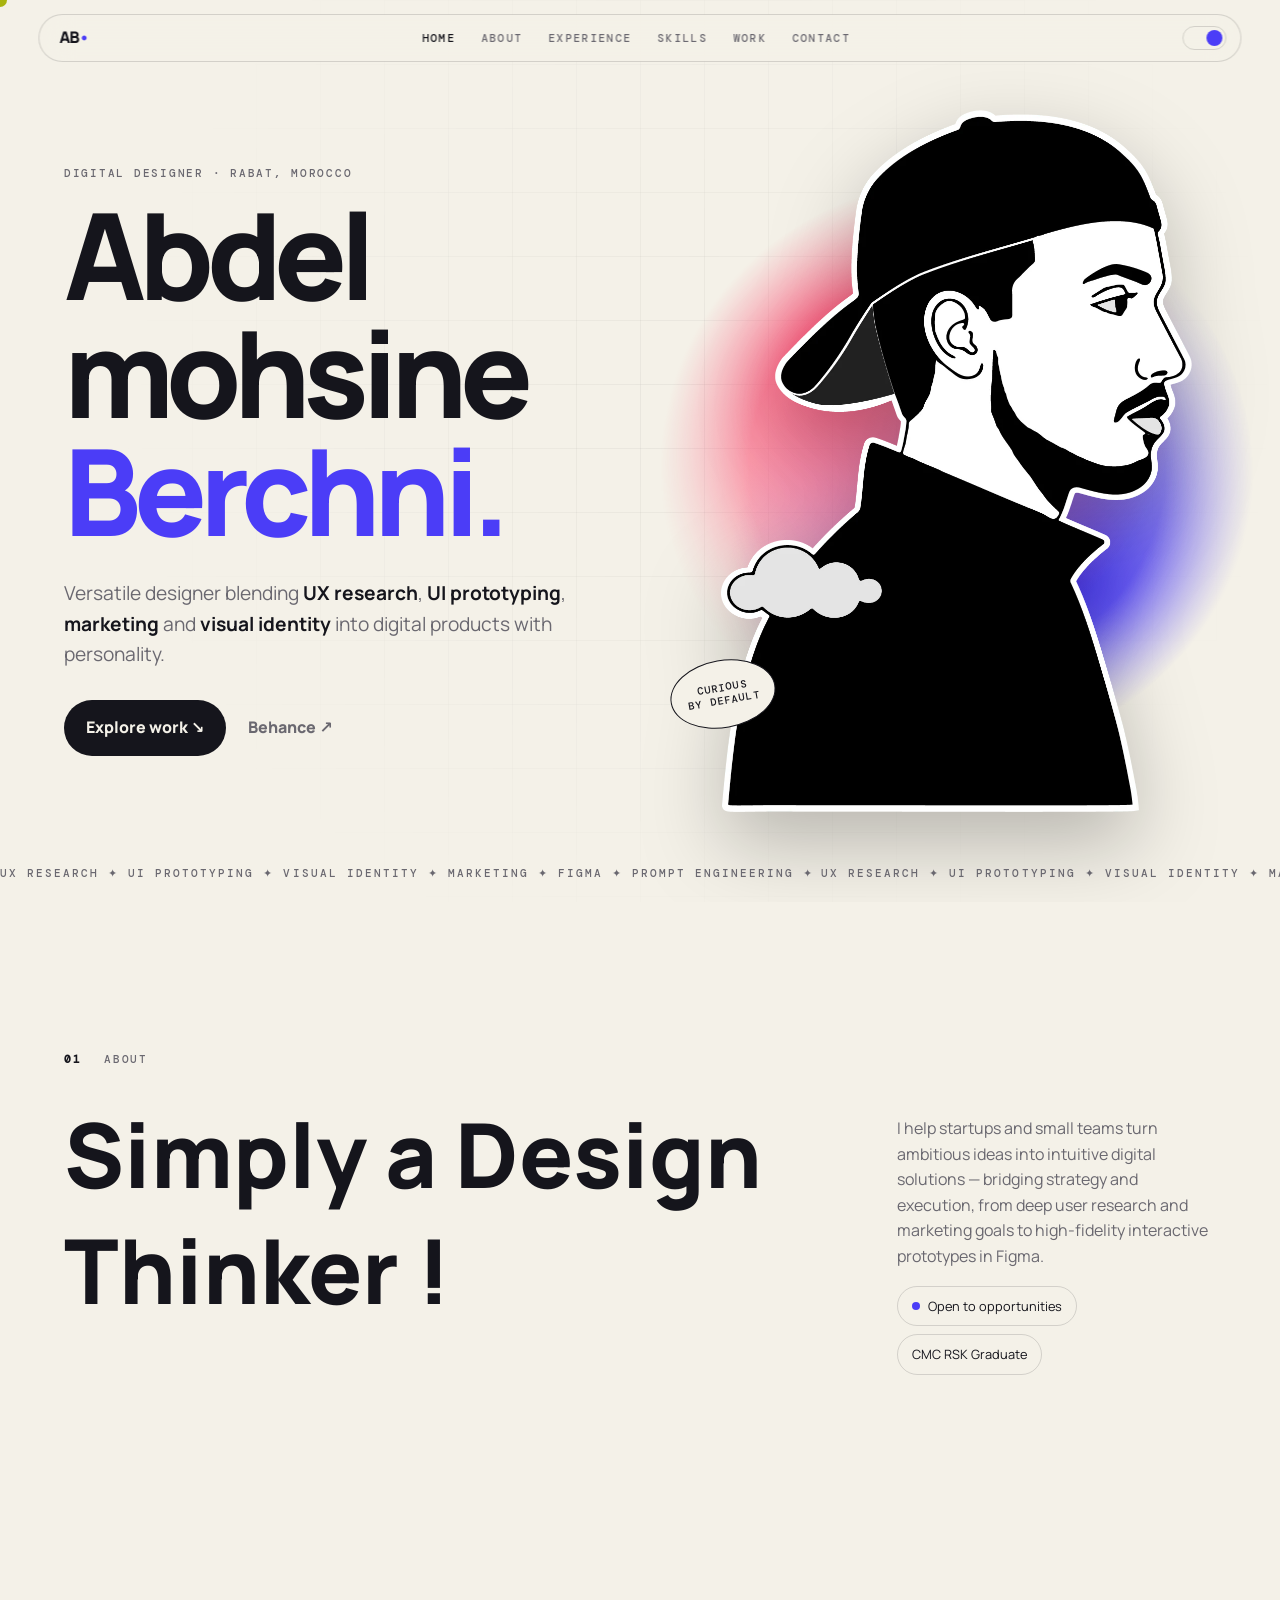
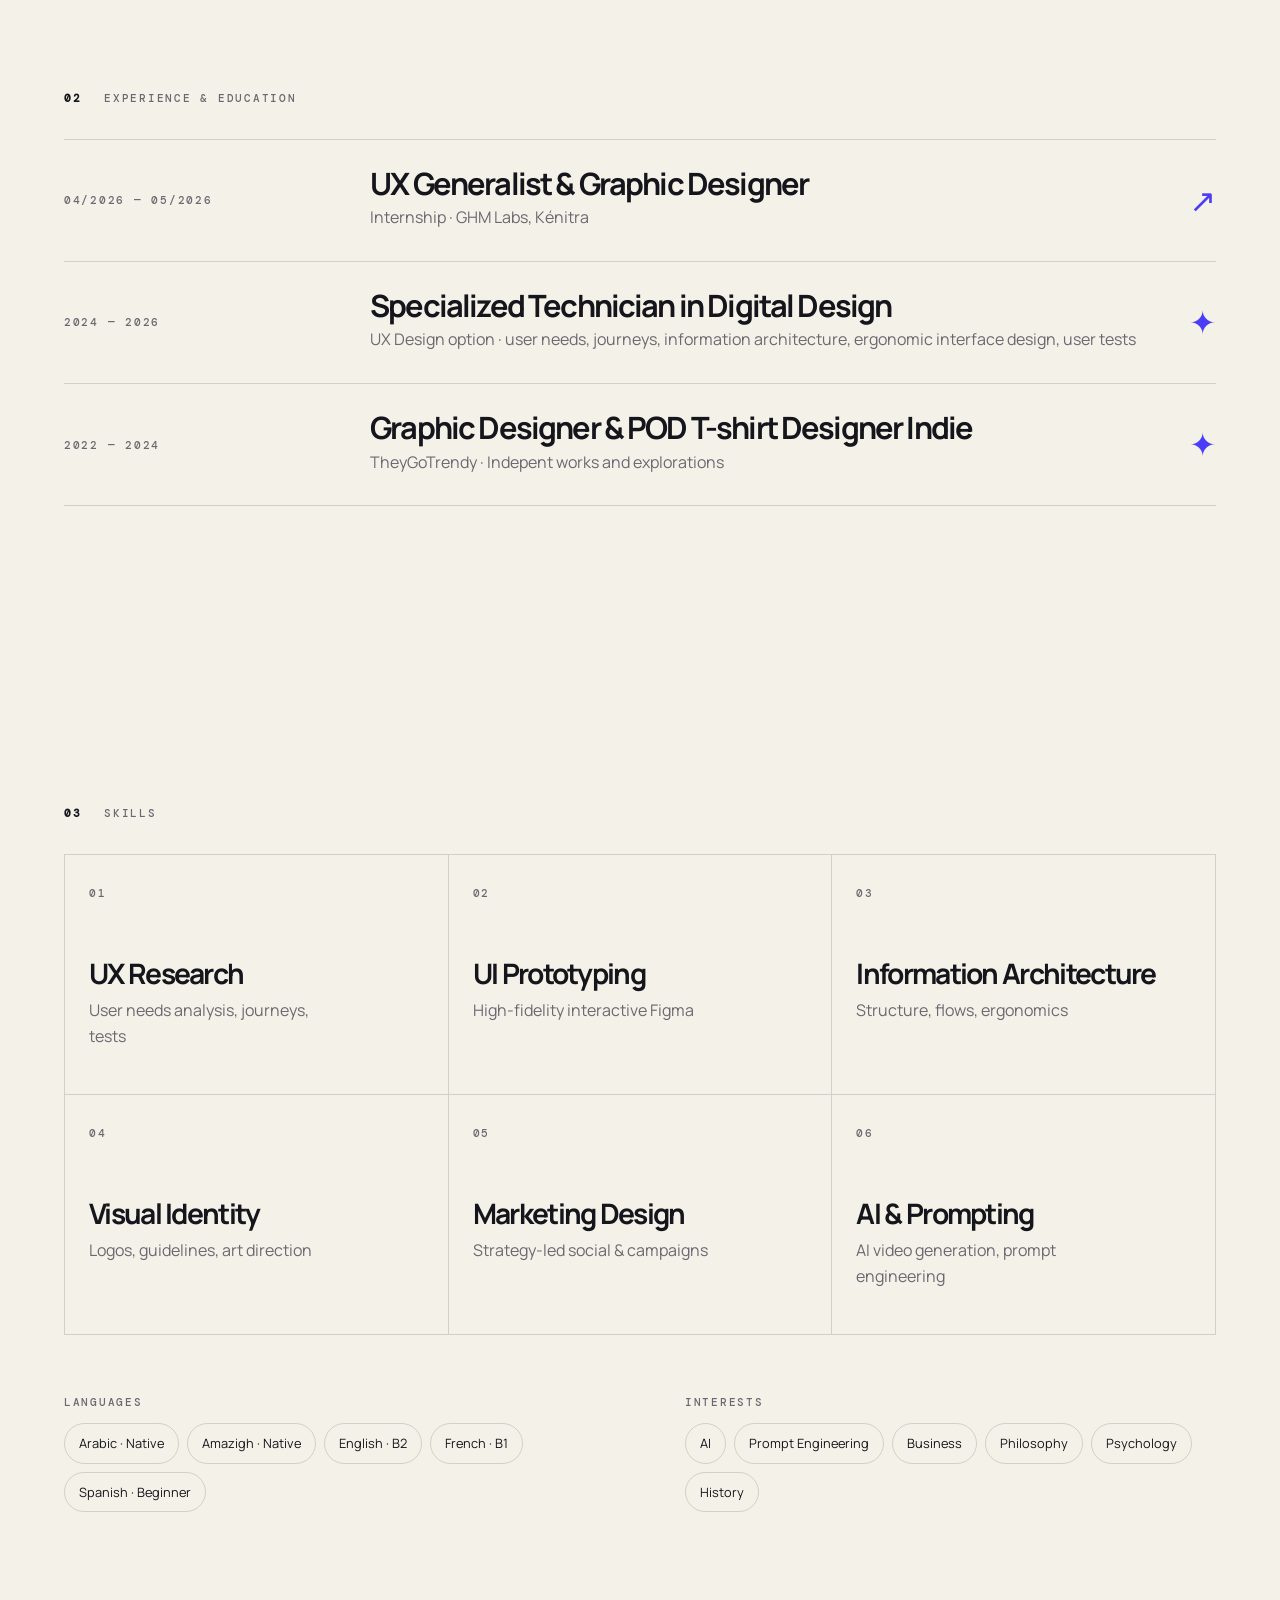
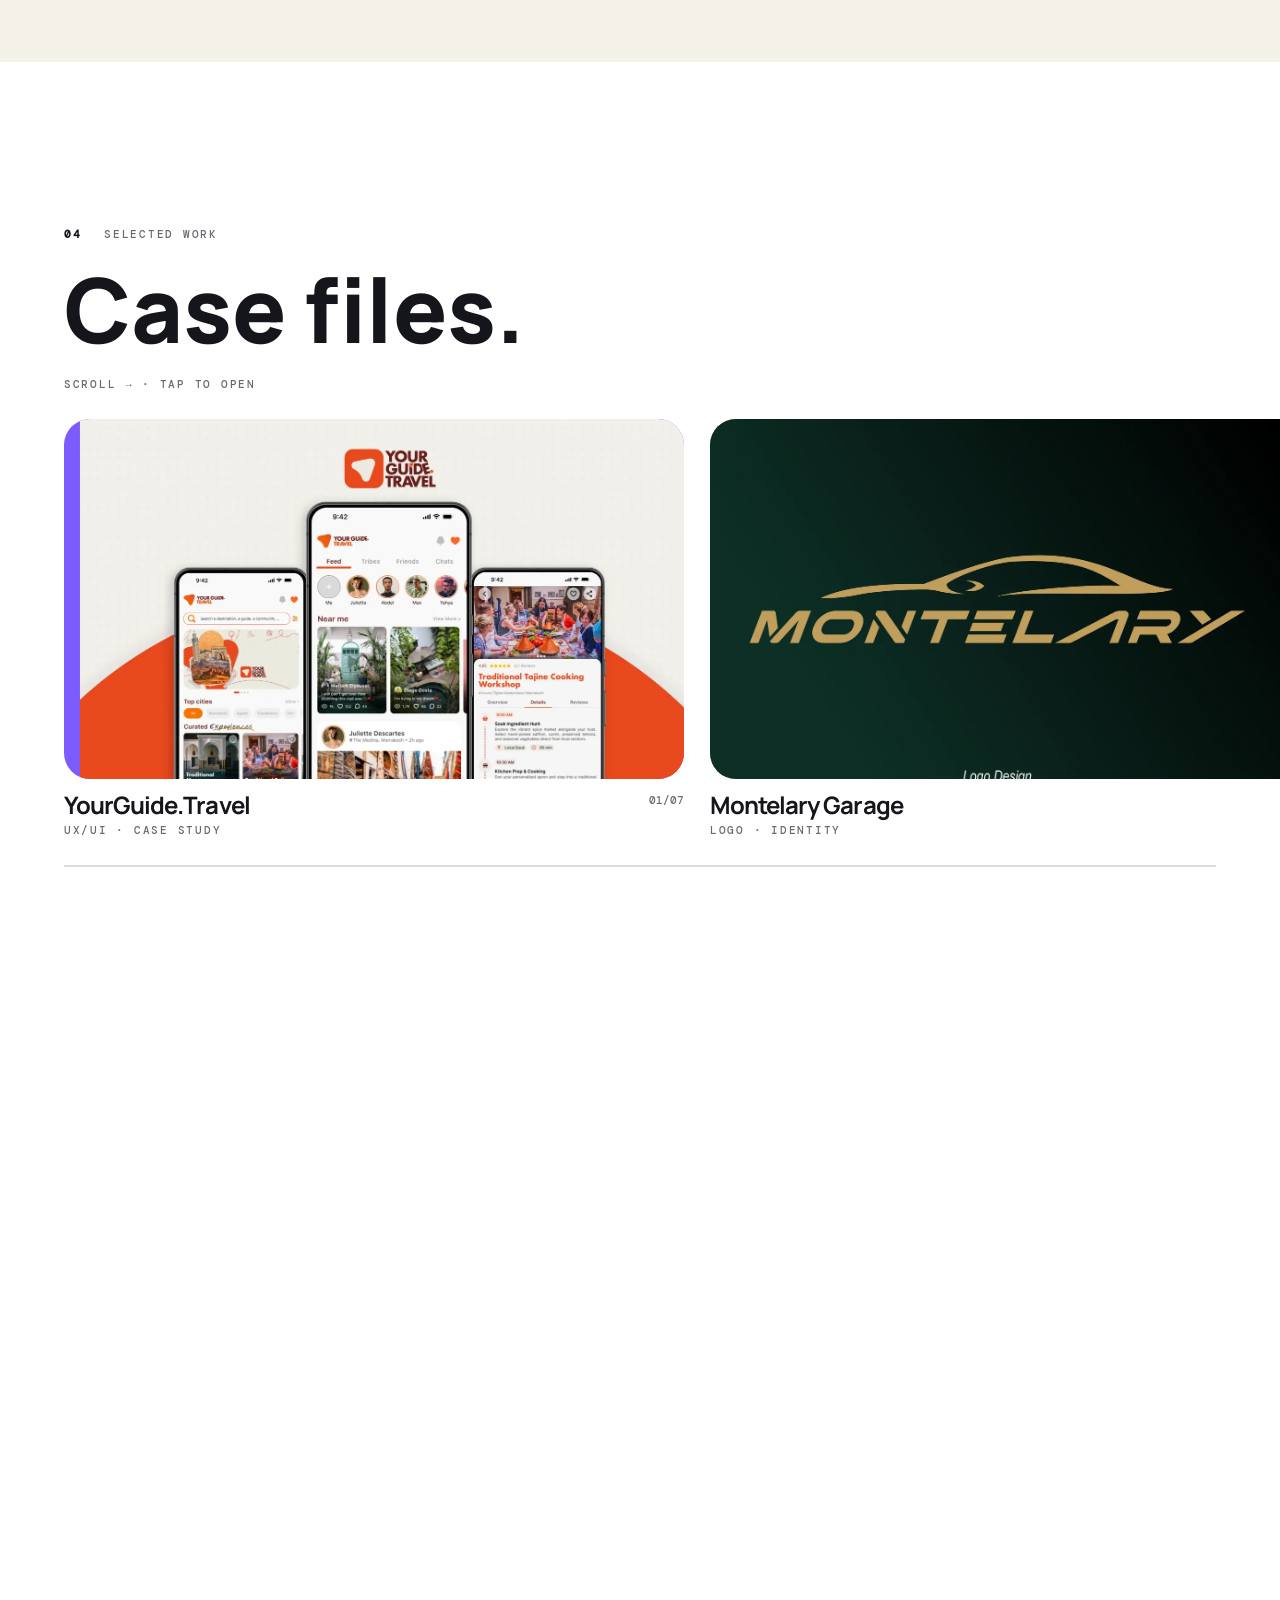
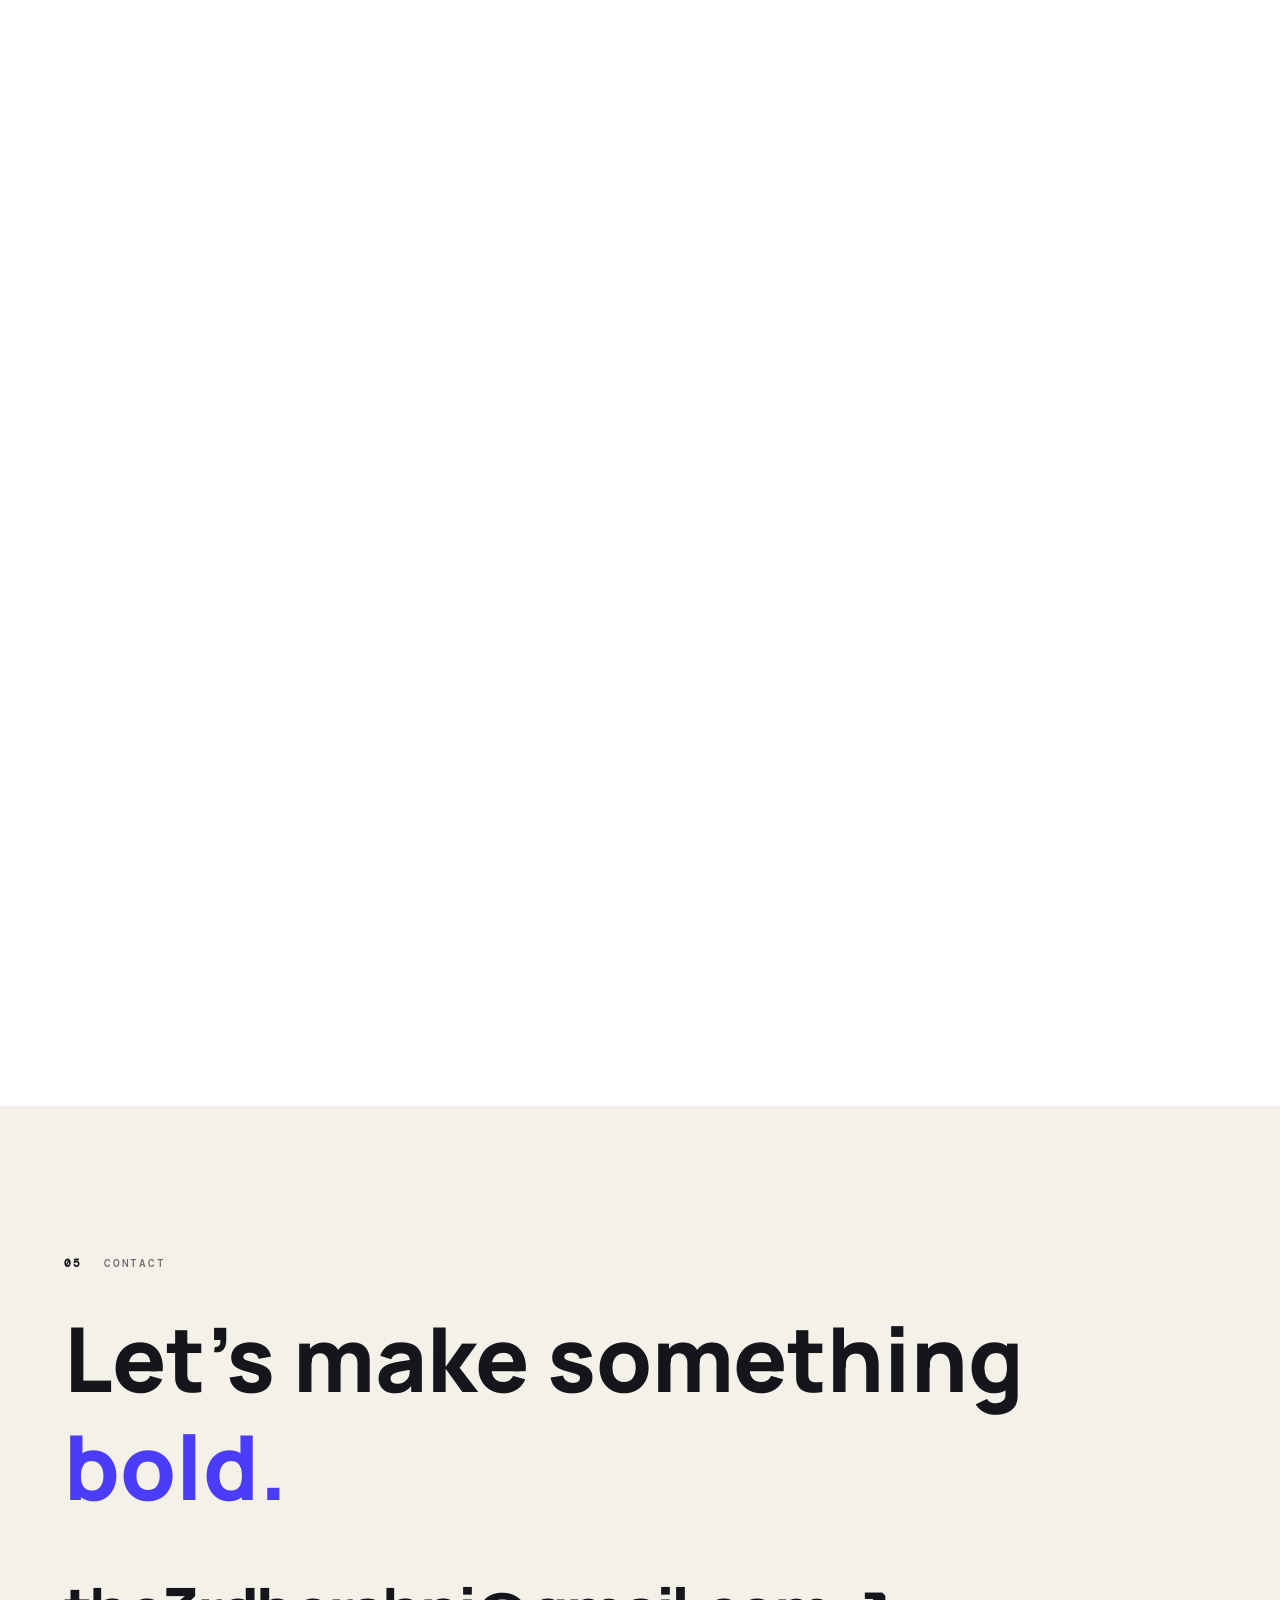
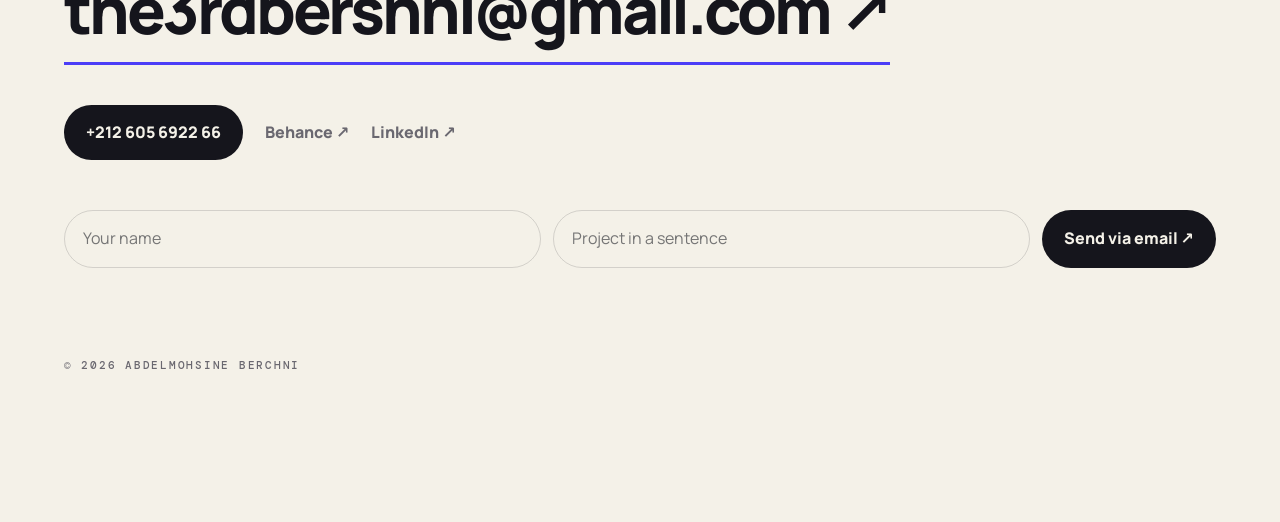
==== index.html @ b2fc420b "Replace SVG favicon with PNG version Updated favicon links to use a PNG file for better compatibilit" ====
<!doctype html>
<html lang="en">
<head>
<meta charset="UTF-8">
<meta name="viewport" content="width=device-width, initial-scale=1, viewport-fit=cover">
<title>Abdelmohsine Berchni — Digital Designer</title>
<meta name="description" content="Abdelmohsine Berchni — Versatile Digital Designer: UX Research, UI Prototyping, Marketing and Visual Identity.">
<meta name="theme-color" content="#0e0e13">
<link rel="icon" type="image/png" href="assets/favicon.png">
<link rel="apple-touch-icon" href="assets/favicon.png">
<link rel="preconnect" href="https://fonts.googleapis.com"><link rel="preconnect" href="https://fonts.gstatic.com" crossorigin>
<link href="https://fonts.googleapis.com/css2?family=DM+Mono:wght@400;500&family=Manrope:wght@400;600;800&display=swap" rel="stylesheet">
<script>document.documentElement.dataset.theme=localStorage.getItem('theme')||(matchMedia('(prefers-color-scheme: light)').matches?'light':'dark')</script>
<link rel="stylesheet" href="css/styles.css">
</head>
<body>
<div class="cur" id="cur"><span id="curT"></span></div>

<header class="nav">
  <a href="#top" class="brand">AB<i>•</i></a>
  <nav id="nav"><a href="#top">Home</a><a href="#about">About</a><a href="#experience">Experience</a><a href="#skills">Skills</a><a href="#work">Work</a><a href="#contact">Contact</a></nav>
  <button id="theme" aria-label="Toggle light/dark theme"><b></b></button>
</header>

<main>
<section id="top" class="hero pad">
  <div class="grid-bg"></div>
  <div class="hero-txt">
    <p class="mono rv">Digital Designer · Rabat, Morocco</p>
    <h1><span class="ln"><em>Abdel</em></span><span class="ln"><em>mohsine</em></span><span class="ln"><em class="ac">Berchni.</em></span></h1>
    <p class="lead rv">Versatile designer blending <b>UX research</b>, <b>UI prototyping</b>, <b>marketing</b> and <b>visual identity</b> into digital products with personality.</p>
    <div class="row rv"><a class="btn mag" href="#work">Explore work ↘</a><a class="lnk" href="https://www.behance.net/bershni" target="_blank" rel="noopener">Behance ↗</a></div>
  </div>
  <div class="portrait" data-p="-.08">
    <div class="blob" data-p=".05"></div>
    <img src="assets/hero.webp" alt="Illustrated portrait of Abdelmohsine Berchni" data-p=".03">
    <span class="sticker">Curious<br>by default</span>
  </div>
  <div class="marq"><div><span>UX Research ✦ UI Prototyping ✦ Visual Identity ✦ Marketing ✦ Figma ✦ Prompt Engineering ✦ </span><span>UX Research ✦ UI Prototyping ✦ Visual Identity ✦ Marketing ✦ Figma ✦ Prompt Engineering ✦ </span></div></div>
</section>

<section id="about" class="pad sec">
  <p class="mono idx rv"><b>01</b> About</p>
  <div class="two">
    <h2 class="big words">Simply a Design Thinker !</h2>
    <div class="copy rv">
      <p>I help startups and small teams turn ambitious ideas into intuitive digital solutions — bridging strategy and execution, from deep user research and marketing goals to high-fidelity interactive prototypes in Figma.</p>
      <p class="chip-row"><span class="chip"><i class="dot"></i>Open to opportunities</span><span class="chip">CMC RSK Graduate</span></p>
    </div>
  </div>
</section>

<section id="experience" class="pad sec">
  <p class="mono idx rv"><b>02</b> Experience &amp; Education</p>
  <div class="rows">
    <article class="xrow rv"><span class="mono">04/2026 — 05/2026</span><div><h3>UX Generalist &amp; Graphic Designer</h3><p>Internship · GHM Labs, Kénitra</p><small>Delivered brand guidelines, conducted UX research, and designed an MVP .</small></div><i>↗</i></article>
    <article class="xrow rv"><span class="mono">2024 — 2026</span><div><h3>Specialized Technician in Digital Design</h3><p>UX Design option · user needs, journeys, information architecture, ergonomic interface design, user tests</p></div><i>✦</i></article>
    <article class="xrow rv"><span class="mono">2022 — 2024</span><div><h3>Graphic Designer &amp; POD T-shirt Designer Indie</h3><p>TheyGoTrendy · Indepent works and explorations </p></div><i>✦</i></article>
  </div>
</section>

<section id="skills" class="pad sec">
  <p class="mono idx rv"><b>03</b> Skills</p>
  <div class="skills" id="skillGrid"></div>
  <div class="two mini">
    <div class="rv"><p class="mono">Languages</p><div class="chip-row"><span class="chip">Arabic · Native</span><span class="chip">Amazigh · Native</span><span class="chip">English · B2</span><span class="chip">French · B1</span><span class="chip">Spanish · Beginner</span></div></div>
    <div class="rv"><p class="mono">Interests</p><div class="chip-row"><span class="chip">AI</span><span class="chip">Prompt Engineering</span><span class="chip">Business</span><span class="chip">Philosophy</span><span class="chip">Psychology</span><span class="chip">History</span></div></div>
  </div>
</section>

<section id="work" class="hs">
  <div class="stick">
    <div class="wk-head pad"><p class="mono idx"><b>04</b> Selected Work</p><h2 class="big">Case files.</h2><p class="mono hint">Scroll → · Tap to open</p></div>
    <div class="track" id="track"></div>
    <div class="prog"><i id="prog"></i></div>
  </div>
</section>

<section id="contact" class="pad sec">
  <p class="mono idx rv"><b>05</b> Contact</p>
  <h2 class="big rv">Let’s make something <span class="ac">bold.</span></h2>
  <a class="mail mag" href="mailto:the3rdbershni@gmail.com">the3rdbershni@gmail.com ↗</a>
  <div class="row rv"><a class="btn" href="tel:+212605692266">+212 605 6922 66</a><a class="lnk" href="https://www.behance.net/bershni" target="_blank" rel="noopener">Behance ↗</a><a class="lnk" href="https://www.linkedin.com/in/abdelmohsine-berchni-913345250" target="_blank" rel="noopener">LinkedIn ↗</a></div>
  <form id="form" class="rv"><input name="n" placeholder="Your name" required><input name="s" placeholder="Project in a sentence" required><button class="btn">Send via email ↗</button></form>
  <p class="mono foot">© <span id="yr"></span> Abdelmohsine Berchni</p>
</section>
</main>

<div class="modal" id="modal" aria-hidden="true" role="dialog" aria-modal="true">
  <div class="sheet">
    <div class="grab"></div>
    <div class="mbar"><strong id="mT"></strong><span><button id="mP" aria-label="Previous">←</button><button id="mN" aria-label="Next">→</button><a id="mO" target="_blank" rel="noopener">Behance ↗</a><button id="mX" aria-label="Close">✕</button></span></div>
    <div class="frame"><p class="mono" id="mL">Loading project…</p><iframe id="fr" title="Behance project" allowfullscreen allow="clipboard-write" loading="lazy" referrerpolicy="strict-origin-when-cross-origin"></iframe></div>
  </div>
</div>
<script src="js/projects.js"></script>
<script src="js/main.js"></script>
</body>
</html>
---- css/styles.css ----
:root{--bg:#0e0e13;--pn:#17171f;--tx:#f2f0e9;--mu:#9c9aa3;--ln:rgba(242,240,233,.15);--ac:#c8ff38;--a2:#9a7bff;--inv:#0e0e13;--pad:clamp(20px,5vw,80px)}
[data-theme=light]{--bg:#f4f1e8;--pn:#fff;--tx:#15151c;--mu:#6a6870;--ln:rgba(21,21,28,.15);--ac:#4b3df7;--a2:#ff5b7e;--inv:#f4f1e8}
*{box-sizing:border-box}html{scroll-behavior:smooth}
body{margin:0;background:var(--bg);color:var(--tx);font:400 1rem/1.6 Manrope,system-ui,sans-serif;overflow-x:clip;transition:background .4s,color .4s}
a{color:inherit;text-decoration:none}button{font:inherit;color:inherit;cursor:pointer;background:none;border:0}
h1{margin:0;line-height:.9;letter-spacing:-.06em}
h2{margin:0;line-height:1.2;letter-spacing:-.00em}
h3{margin:0;line-height:.9;letter-spacing:-.06em}
.mono{font:500 .68rem 'DM Mono',monospace;letter-spacing:.16em;text-transform:uppercase;color:var(--mu);margin:0}
.pad{padding-inline:var(--pad)}.sec{padding-block:clamp(80px,12vw,150px)}
.ac{color:var(--ac)}
.big{font-size:clamp(2.8rem,7vw,7rem);font-weight:800}
.idx{margin-bottom:34px}.idx b{color:var(--tx);margin-right:14px}
.two{display:grid;grid-template-columns:1.4fr .6fr;gap:clamp(30px,7vw,120px)}
.copy{color:var(--mu)}
.chip-row{display:flex;flex-wrap:wrap;gap:8px;margin-top:14px}
.chip{display:inline-flex;align-items:center;gap:8px;padding:9px 14px;border:1px solid var(--ln);border-radius:99px;font-size:.8rem;color:var(--tx);transition:.25s}
.chip:hover{background:var(--ac);color:var(--inv);transform:translateY(-3px) rotate(-2deg)}
.dot{width:8px;height:8px;border-radius:50%;background:var(--ac);animation:pl 1.8s infinite}
@keyframes pl{50%{box-shadow:0 0 0 7px transparent;box-shadow:0 0 0 7px color-mix(in srgb,var(--ac) 0%,transparent)}0%{box-shadow:0 0 0 0 var(--ac)}}
.btn{display:inline-block;padding:15px 22px;border-radius:99px;background:var(--tx);color:var(--inv);font-weight:800;transition:transform .2s}
.lnk{font-weight:800;color:var(--mu)}.lnk:hover{color:var(--tx)}
.row{display:flex;flex-wrap:wrap;gap:22px;align-items:center;margin-top:30px}

/* reveal */
.js .rv{opacity:0;transform:translateY(40px);transition:opacity .9s,transform .9s cubic-bezier(.2,.8,.2,1)}
.js .rv.in{opacity:1;transform:none}
.words span{display:inline-block;overflow:hidden;vertical-align:top;padding-bottom:.1em}
.words span i{display:inline-block;font-style:normal;transform:translateY(110%);transition:transform .9s cubic-bezier(.2,.8,.2,1);transition-delay:calc(var(--i)*40ms)}
.words.in span i{transform:none}

/* nav */
.nav{position:fixed;z-index:50;top:14px;left:50%;translate:-50% 0;width:min(94vw,1300px);display:flex;justify-content:space-between;align-items:center;padding:10px 14px 10px 20px;border:1px solid var(--ln);border-radius:99px;background:color-mix(in srgb,var(--bg) 72%,transparent);backdrop-filter:blur(16px)}
.brand{font-weight:800;letter-spacing:-.05em}.brand i{color:var(--ac);font-style:normal}
.nav nav{display:flex;gap:clamp(12px,2vw,26px);font:500 .7rem 'DM Mono',monospace;text-transform:uppercase;letter-spacing:.12em;color:var(--mu)}
.nav nav a:hover,.nav nav a.on{color:var(--tx)}
#theme{width:44px;height:24px;border:1px solid var(--ln);border-radius:99px;position:relative}
#theme b{position:absolute;top:3px;left:3px;width:16px;height:16px;border-radius:50%;background:var(--ac);transition:transform .3s}
[data-theme=light] #theme b{transform:translateX(20px)}

/* hero */
.hero{min-height:100svh;position:relative;display:grid;grid-template-columns:1.1fr .9fr;align-items:center;padding-top:110px;padding-bottom:90px;overflow:hidden}
.grid-bg{position:absolute;inset:0;z-index:-1;opacity:.35;background:linear-gradient(var(--ln) 1px,transparent 1px) 0 0/64px 64px,linear-gradient(90deg,var(--ln) 1px,transparent 1px) 0 0/64px 64px;mask-image:radial-gradient(circle at 55% 45%,#000,transparent 70%)}
.hero h1{font-size:clamp(3.6rem,9.4vw,10rem);margin:20px 0 24px;font-weight:800}
.ln{display:block;overflow:hidden;padding-bottom:.08em}.ln em{display:block;font-style:normal;transform:translateY(105%);animation:up 1.1s cubic-bezier(.2,.8,.2,1) forwards}
.ln:nth-child(2) em{animation-delay:.1s}.ln:nth-child(3) em{animation-delay:.2s;-webkit-text-stroke:0}
@keyframes up{to{transform:none}}
.lead{max-width:560px;color:var(--mu);font-size:clamp(1rem,1.5vw,1.2rem)}.lead b{color:var(--tx)}
.portrait{position:relative;justify-self:center;width:min(40vw,520px);aspect-ratio:934/1391;max-height:78svh}
.portrait img{position:absolute;inset:0;width:100%;height:100%;object-fit:contain;object-position:bottom;filter:drop-shadow(0 30px 40px rgba(0,0,0,.25))}
.blob{
  position:absolute;
  inset:10% -8% 8% -8%;
  border-radius:46% 54% 50% 50%;
  background:
    radial-gradient(circle at 30% 30%, var(--a2), transparent 60%),
    radial-gradient(circle at 70% 70%, var(--ac), transparent 60%);
  animation:mo 9s ease-in-out infinite alternate;

  /* fade out toward the edge */
  -webkit-mask-image: radial-gradient(closest-side, #000 70%, transparent 100%);
          mask-image: radial-gradient(closest-side, #000 70%, transparent 100%);
}

@keyframes mo{to{border-radius:58% 42% 40% 60%;rotate:12deg}}
.sticker{position:absolute;left:-6%;bottom:12%;padding:20px 16px;border:1px solid var(--tx);border-radius:50%;background:var(--bg);font:500 .65rem 'DM Mono',monospace;text-transform:uppercase;letter-spacing:.12em;text-align:center;rotate:-10deg;transition:rotate .4s}
.portrait:hover .sticker{rotate:8deg}
.marq{position:absolute;left:0;right:0;bottom:22px;overflow:hidden;font:500 .7rem 'DM Mono',monospace;letter-spacing:.18em;text-transform:uppercase;color:var(--mu);white-space:nowrap}
.marq div{display:inline-flex;animation:mq 28s linear infinite}.marq span{padding-right:.6em}
@keyframes mq{to{transform:translateX(-50%)}}

/* experience */
.xrow{display:grid;grid-template-columns:.7fr 2fr auto;gap:30px;align-items:center;padding:30px 0;border-top:1px solid var(--ln);transition:padding .4s,background .4s}
.xrow:last-child{border-bottom:1px solid var(--ln)}
.xrow h3{font-size:clamp(1.3rem,2.4vw,2.2rem);margin-bottom:8px}.xrow p{margin:0;color:var(--mu)}
.xrow small{display:block;max-height:0;overflow:hidden;opacity:0;color:var(--mu);transition:.4s}
.xrow:hover{padding-inline:18px;background:var(--pn)}.xrow:hover small{max-height:60px;opacity:1;margin-top:8px}
.xrow i{font-style:normal;font-size:2rem;color:var(--ac);transition:transform .4s}.xrow:hover i{transform:rotate(45deg) scale(1.3)}

/* skills */
.skills{display:grid;grid-template-columns:repeat(3,1fr);border-top:1px solid var(--ln);border-left:1px solid var(--ln);margin-bottom:60px}
.sk{position:relative;min-height:240px;padding:24px;border-right:1px solid var(--ln);border-bottom:1px solid var(--ln);overflow:hidden;transition:color .3s}
.sk::before{content:'';position:absolute;inset:0;background:radial-gradient(240px circle at var(--mx,50%) var(--my,50%),var(--ac),transparent 70%);opacity:0;transition:opacity .3s;z-index:-1}
.sk:hover::before{opacity:.9}.sk:hover{color:var(--inv)}.sk:hover p{color:inherit}
.sk h3{font-size:clamp(1.4rem,2.2vw,2rem);margin:56px 0 12px}.sk p{margin:0;color:var(--mu);max-width:240px}
.mini{grid-template-columns:1fr 1fr}

/* work: pinned horizontal scroll */
.hs{position:relative;background:var(--pn)}
.stick{position:sticky;top:0;height:100svh;overflow:hidden;display:flex;flex-direction:column;justify-content:center;gap:28px;padding-top:70px}
.wk-head .idx{margin-bottom:14px}.hint{margin-top:14px}
.track{display:flex;gap:26px;padding-inline:var(--pad);width:max-content;will-change:transform}
.card{position:relative;width:min(62vw,620px);flex:none;cursor:pointer;outline:none}
.card .art{position:relative;height:min(40svh,400px);border-radius:26px;overflow:hidden;background:var(--c);transition:transform .3s;transform-style:preserve-3d}
.card img{position:absolute;left:0;top:-6%;width:100%;height:112%;object-fit:cover;transition:transform .7s}
.card:hover img{transform:scale(1.07)}
.card .ov{position:absolute;inset:0;display:grid;place-items:center;background:color-mix(in srgb,var(--c) 55%,#000 30%);color:#fff;font:800 1.1rem Manrope;opacity:0;transition:.3s;clip-path:circle(0% at var(--mx,50%) var(--my,50%))}
.card:hover .ov{opacity:1;clip-path:circle(150% at var(--mx,50%) var(--my,50%))}
.card .meta{display:flex;justify-content:space-between;gap:12px;padding-top:14px}
.card h3{font-size:1.5rem;letter-spacing:-.04em;line-height:1}.card .mono{margin-top:6px}
.card .n{font:500 .7rem 'DM Mono';color:var(--mu)}
.prog{margin:0 var(--pad);height:2px;background:var(--ln)}.prog i{display:block;height:100%;width:0;background:var(--ac)}

/* contact */
.mail{display:inline-block;margin:40px 0 10px;font-size:clamp(1.4rem,5vw,4.6rem);font-weight:800;letter-spacing:-.05em;border-bottom:3px solid var(--ac);word-break:break-all}
#form{display:flex;flex-wrap:wrap;gap:12px;margin-top:50px}
#form input{flex:1 1 200px;padding:15px 18px;border-radius:99px;border:1px solid var(--ln);background:transparent;color:var(--tx);font:inherit}
#form input:focus{outline:2px solid var(--ac)}#form .btn{border:0}
.foot{margin-top:90px}

/* modal */
.modal{position:fixed;inset:0;z-index:100;display:grid;place-items:center;background:rgba(0,0,0,.72);backdrop-filter:blur(8px);opacity:0;visibility:hidden;transition:.35s}
.modal.open{opacity:1;visibility:visible}
.sheet{width:min(1200px,96vw);height:min(92svh,940px);display:flex;flex-direction:column;background:var(--bg);border:1px solid var(--ln);border-radius:26px;overflow:hidden;transform:scale(.94);transition:transform .4s cubic-bezier(.2,.8,.2,1)}
.modal.open .sheet{transform:none}
.grab{display:none}
.mbar{display:flex;justify-content:space-between;align-items:center;gap:10px;padding:12px 16px;border-bottom:1px solid var(--ln)}
.mbar span{display:flex;gap:6px;align-items:center;font:500 .75rem 'DM Mono'}
.mbar button,.mbar a{padding:8px 12px;border:1px solid var(--ln);border-radius:99px}.mbar button:hover,.mbar a:hover{background:var(--ac);color:var(--inv)}
.frame{position:relative;flex:1;background:var(--pn)}.frame p{position:absolute;inset:0;display:grid;place-items:center;text-align:center;padding:20px}
iframe{position:relative;width:100%;height:100%;border:0;background:transparent}

/* cursor (fine pointers only) */
.cur{display:none}
@media(pointer:fine){.cur{display:block;position:fixed;z-index:200;left:0;top:0;width:14px;height:14px;margin:-7px;border-radius:50%;background:var(--ac);mix-blend-mode:difference;pointer-events:none;transition:width .25s,height .25s,margin .25s}
.cur span{position:absolute;inset:0;display:grid;place-items:center;font:800 .62rem Manrope;color:#000;opacity:0}
.cur.h{width:56px;height:56px;margin:-28px}.cur.v{width:88px;height:88px;margin:-44px;mix-blend-mode:normal}.cur.v span{opacity:1}}

/* tablet */
@media(max-width:1000px){.hero{grid-template-columns:1fr;text-align:left;padding-top:120px}.portrait{width:min(62vw,380px);margin-top:20px}.two{grid-template-columns:1fr}.skills{grid-template-columns:repeat(2,1fr)}.card{width:min(74vw,520px)}.xrow{grid-template-columns:1fr auto}.xrow>span{grid-column:1/-1}}

/* mobile: own interaction model — bottom dock, swipe cards, drag-to-close sheet */
@media(max-width:700px){
.nav{top:auto;bottom:calc(12px + env(safe-area-inset-bottom));width:calc(100vw - 24px);padding:8px 8px 8px 16px;gap:8px}.brand{display:none}
.nav nav{gap:0;flex:1;justify-content:space-around;font-size:.62rem;letter-spacing:.04em}.nav nav a{padding:10px 6px;border-radius:99px}.nav nav a.on{background:var(--ac);color:var(--inv)}
.nav nav a:first-child{display:none}
body{padding-bottom:90px}
.hero{padding-top:60px}.hero h1{font-size:clamp(3.1rem,17vw,5rem)}.portrait{width:78vw}
.skills{grid-template-columns:1fr}.sk{min-height:150px}.sk h3{margin-top:24px}.mini{gap:30px}
.hs{height:auto!important}.stick{position:static;height:auto;padding:80px 0 30px}
.track{width:auto;overflow-x:auto;scroll-snap-type:x mandatory;transform:none!important;padding-bottom:10px;scrollbar-width:none}.track::-webkit-scrollbar{display:none}
.card{width:82vw;scroll-snap-align:center}.card .art{height:58vw}.card .ov{display:none}
.hint::after{content:' (swipe ←)'}
.modal{align-items:end}.sheet{width:100vw;height:94svh;border-radius:26px 26px 0 0;transform:translateY(100%)}.modal.open .sheet{transform:none}
.grab{display:block;width:44px;height:5px;margin:8px auto 0;border-radius:9px;background:var(--ln);touch-action:none}
#mO{display:none}.mono.foot{margin-top:50px}}
@media(prefers-reduced-motion:reduce){*{animation:none!important;transition:none!important}.ln em{transform:none}.js .rv{opacity:1;transform:none}.words span i{transform:none}}
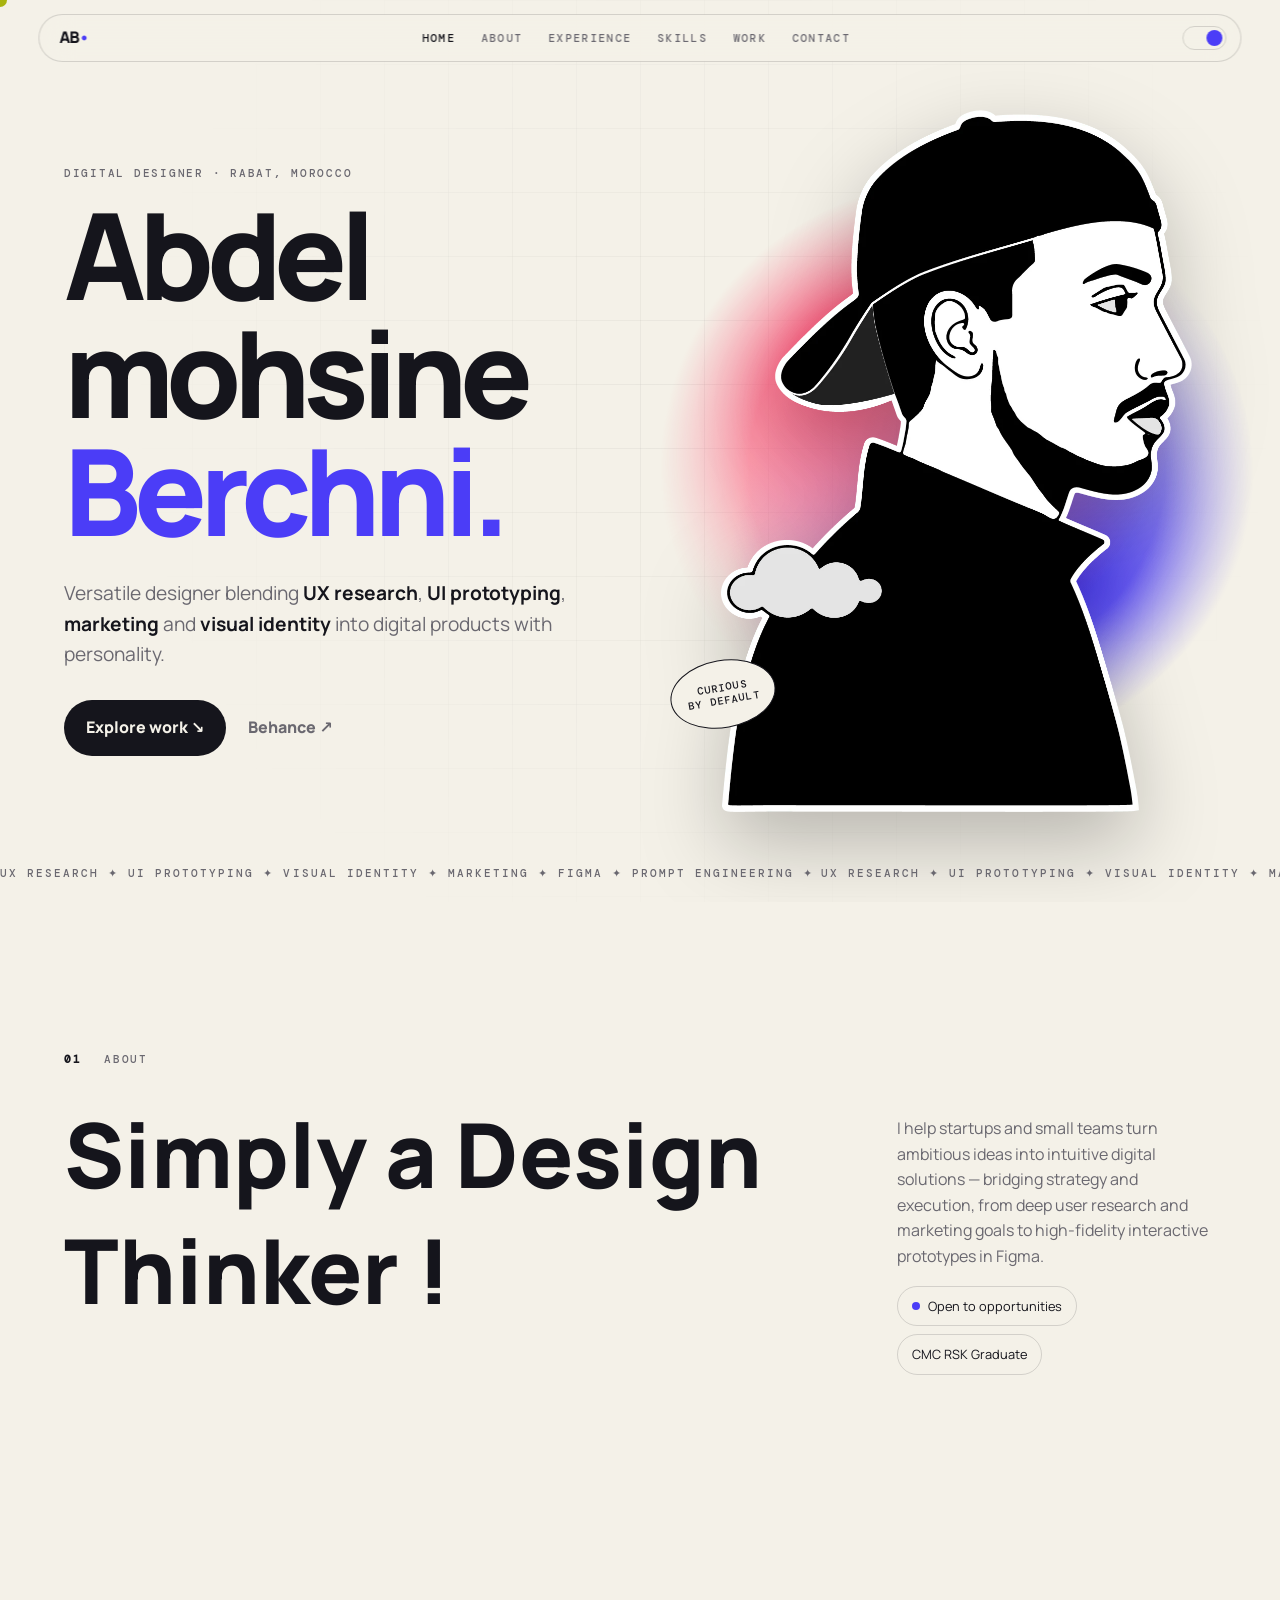
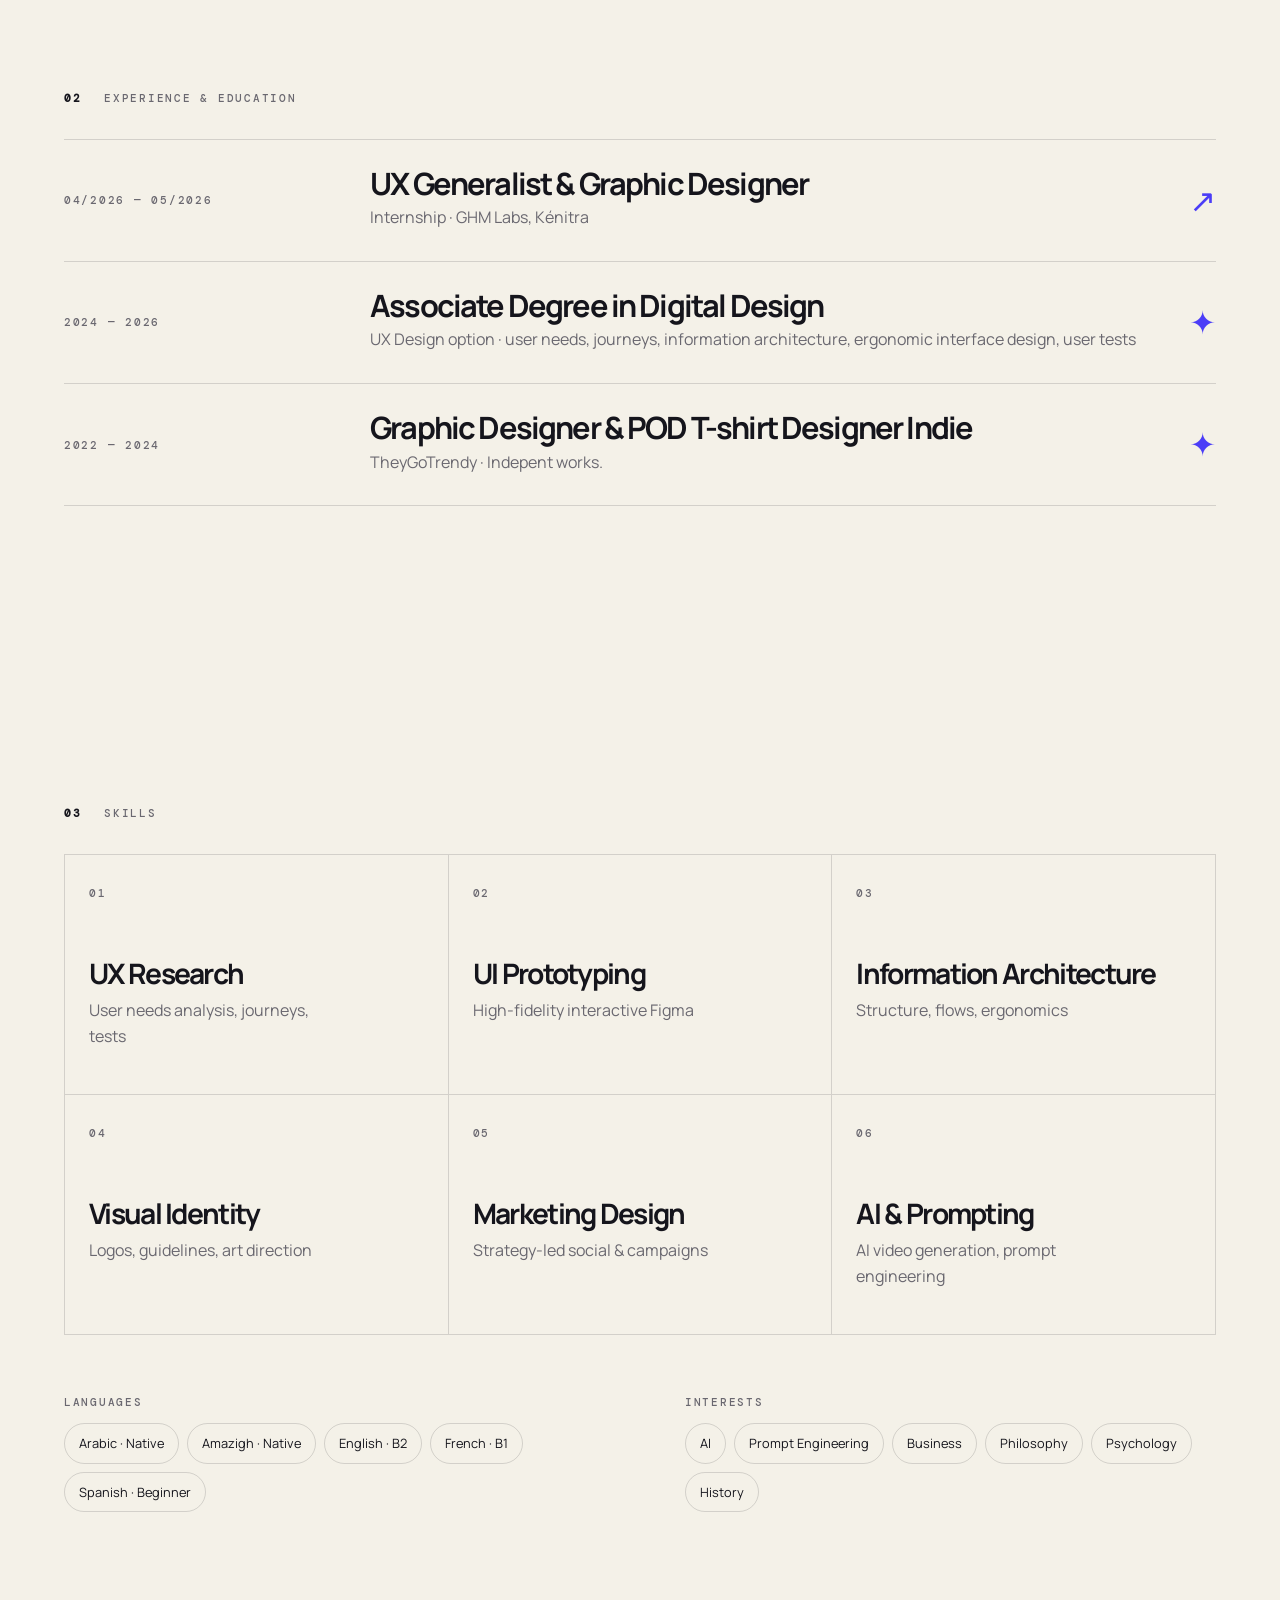
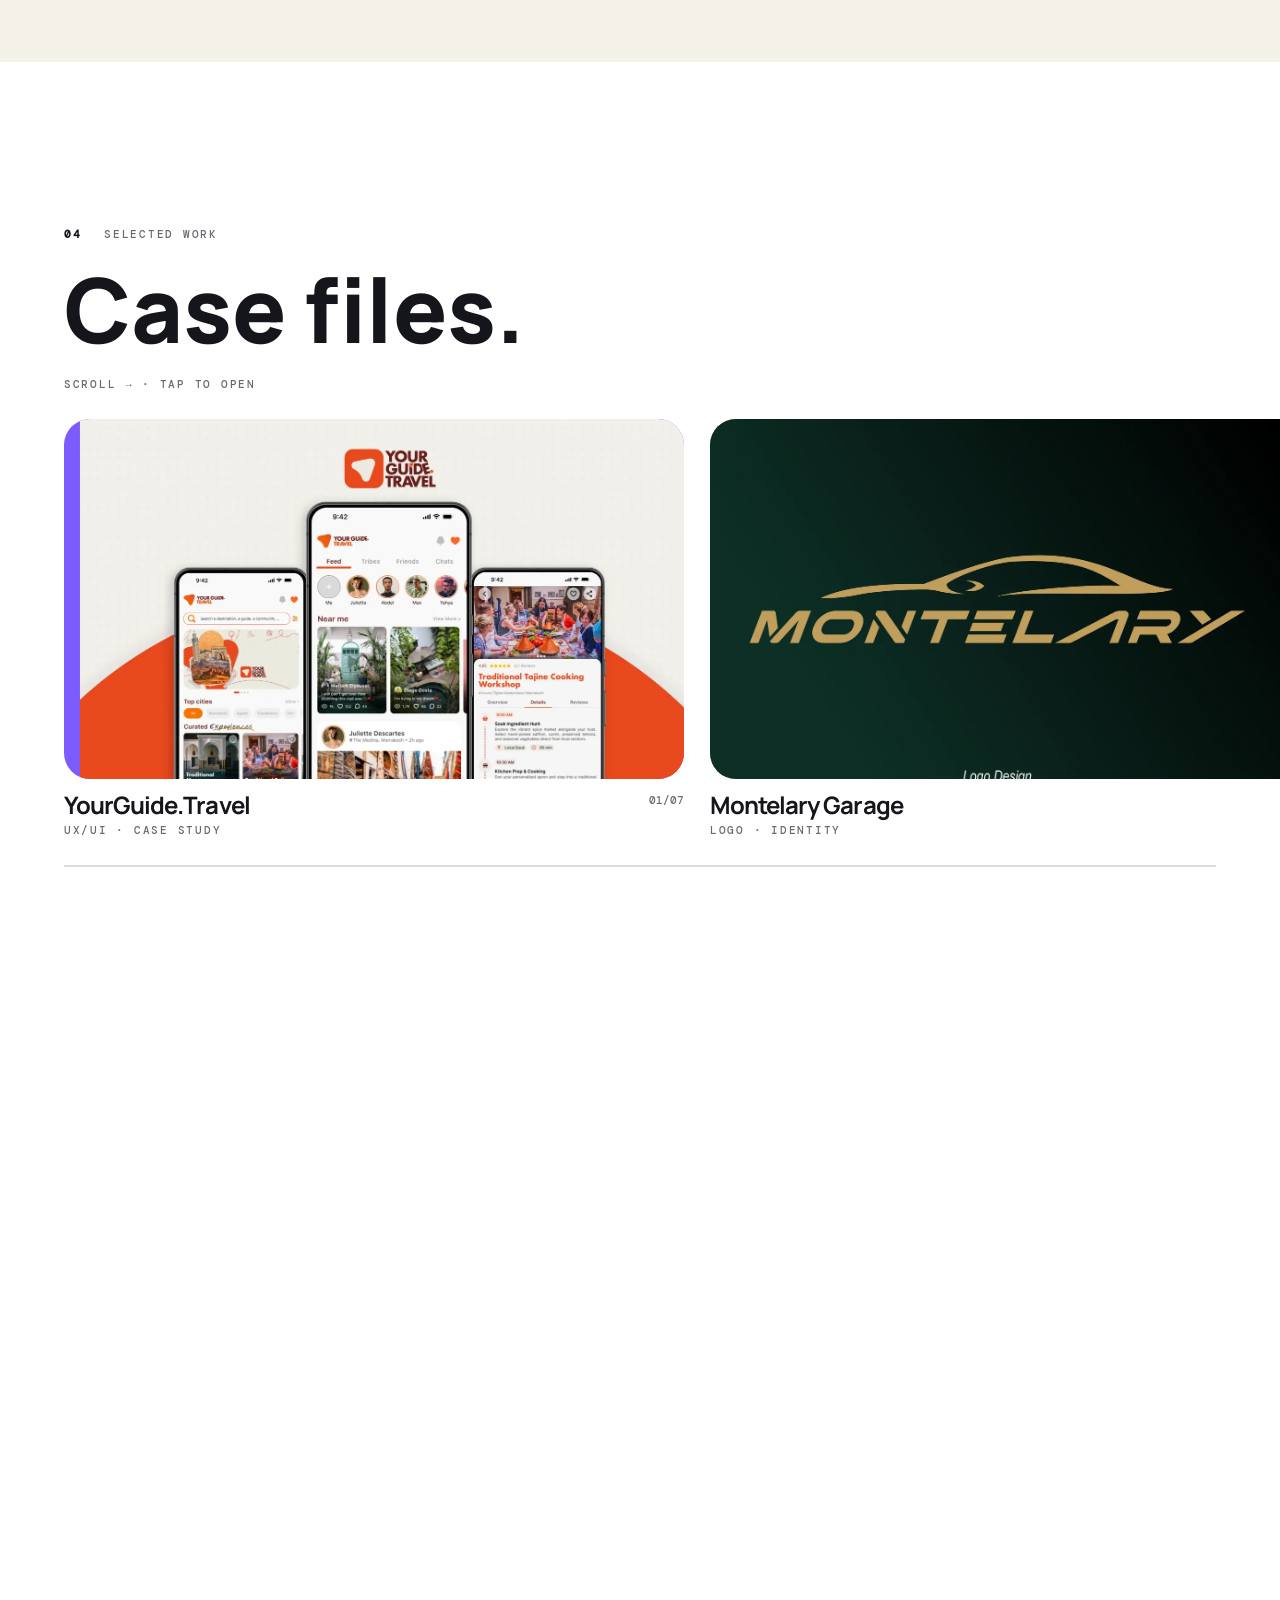
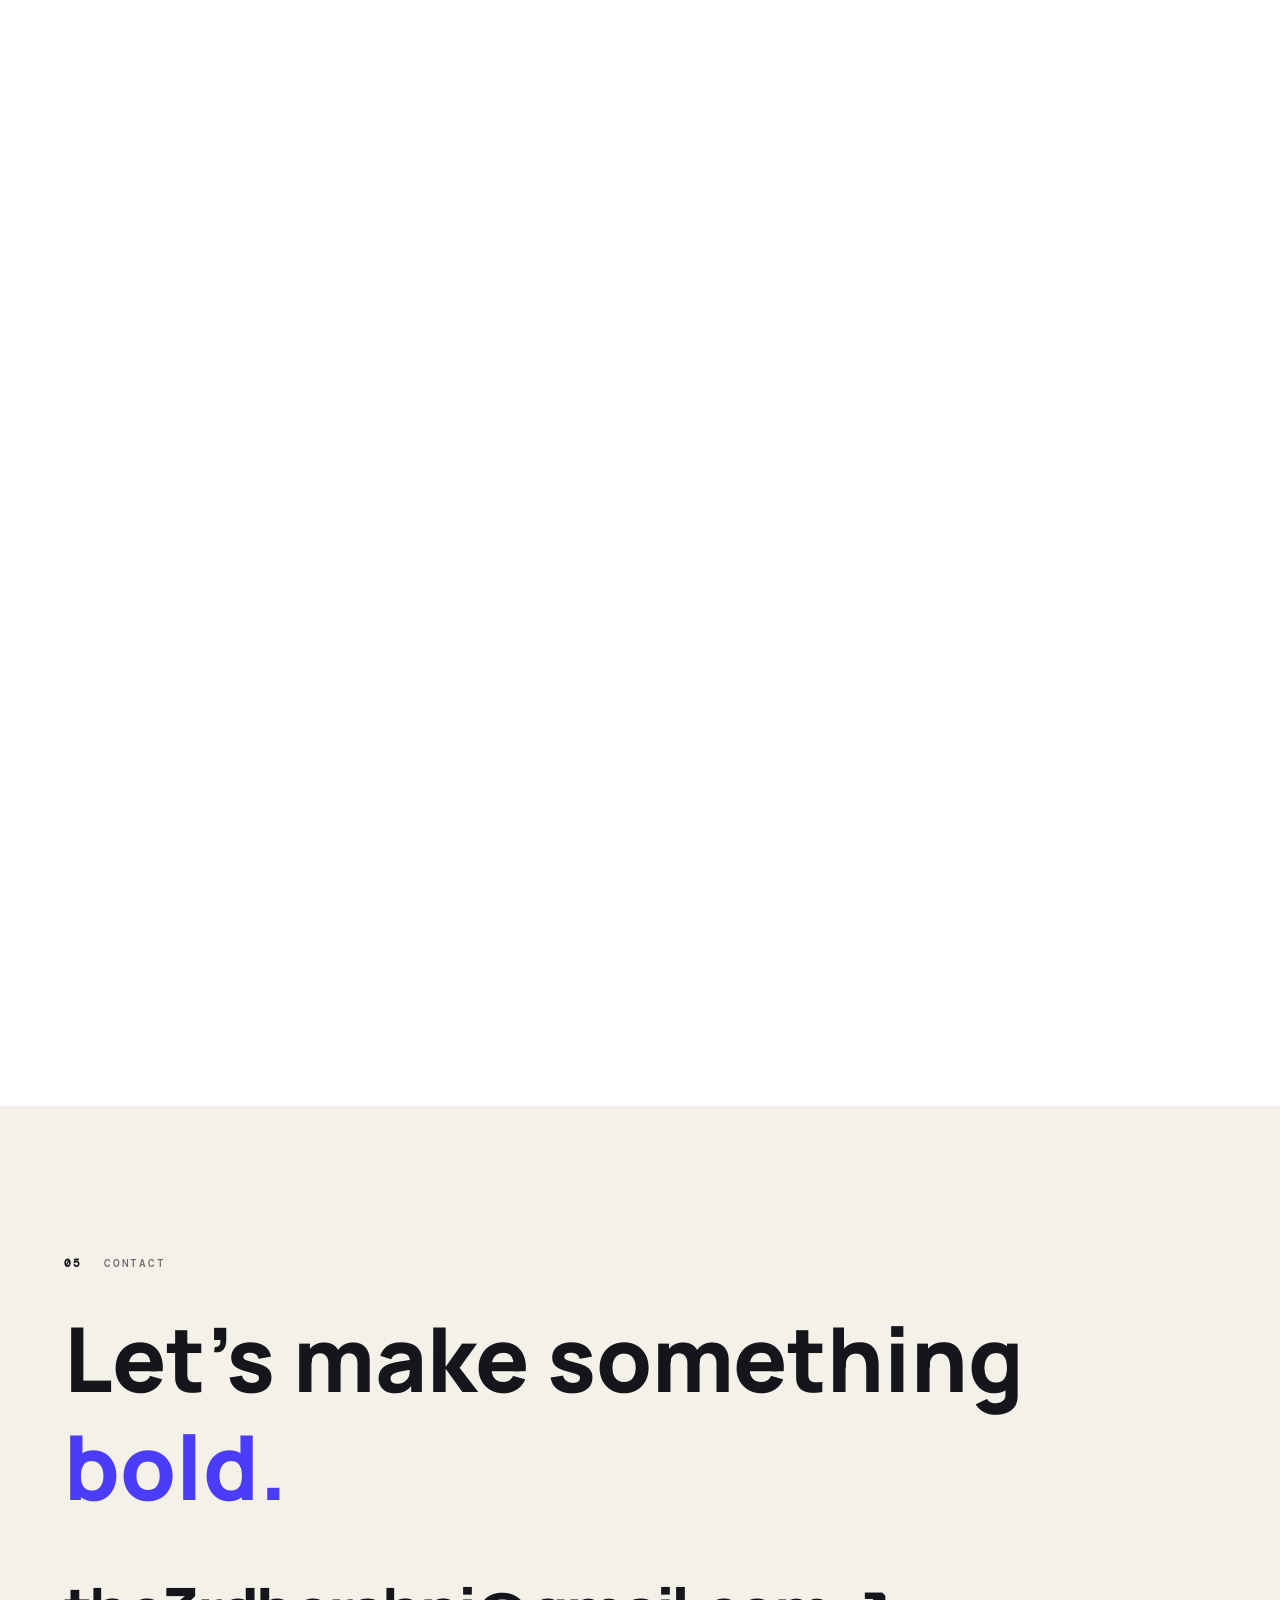
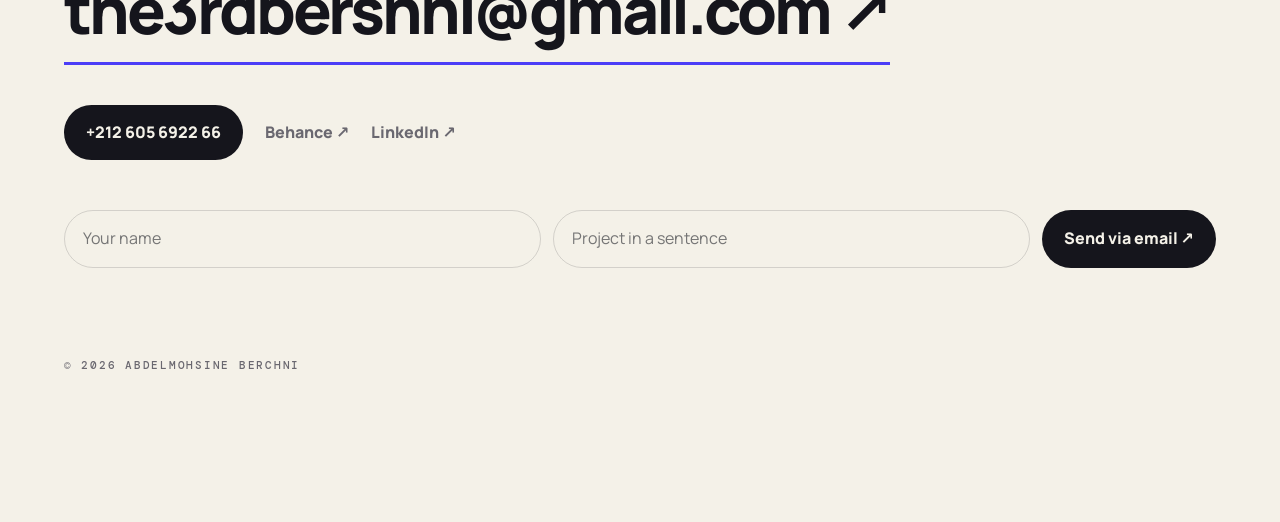
==== commit aeab7f7d: "Update experience section in index.html" ====
--- a/index.html
+++ b/index.html
@@ -6,8 +6,7 @@
 <title>Abdelmohsine Berchni — Digital Designer</title>
 <meta name="description" content="Abdelmohsine Berchni — Versatile Digital Designer: UX Research, UI Prototyping, Marketing and Visual Identity.">
 <meta name="theme-color" content="#0e0e13">
-<link rel="icon" type="image/png" href="assets/favicon.png">
-<link rel="apple-touch-icon" href="assets/favicon.png">
+<link rel="icon" href="data:image/svg+xml,%3Csvg xmlns='http://www.w3.org/2000/svg' viewBox='0 0 32 32'%3E%3Crect width='32' height='32' rx='9' fill='%23c8ff38'/%3E%3Ctext x='16' y='22' font-size='16' font-weight='800' text-anchor='middle' font-family='sans-serif'%3EAB%3C/text%3E%3C/svg%3E">
 <link rel="preconnect" href="https://fonts.googleapis.com"><link rel="preconnect" href="https://fonts.gstatic.com" crossorigin>
 <link href="https://fonts.googleapis.com/css2?family=DM+Mono:wght@400;500&family=Manrope:wght@400;600;800&display=swap" rel="stylesheet">
 <script>document.documentElement.dataset.theme=localStorage.getItem('theme')||(matchMedia('(prefers-color-scheme: light)').matches?'light':'dark')</script>
@@ -54,8 +53,8 @@
   <p class="mono idx rv"><b>02</b> Experience &amp; Education</p>
   <div class="rows">
     <article class="xrow rv"><span class="mono">04/2026 — 05/2026</span><div><h3>UX Generalist &amp; Graphic Designer</h3><p>Internship · GHM Labs, Kénitra</p><small>Delivered brand guidelines, conducted UX research, and designed an MVP .</small></div><i>↗</i></article>
-    <article class="xrow rv"><span class="mono">2024 — 2026</span><div><h3>Specialized Technician in Digital Design</h3><p>UX Design option · user needs, journeys, information architecture, ergonomic interface design, user tests</p></div><i>✦</i></article>
-    <article class="xrow rv"><span class="mono">2022 — 2024</span><div><h3>Graphic Designer &amp; POD T-shirt Designer Indie</h3><p>TheyGoTrendy · Indepent works and explorations </p></div><i>✦</i></article>
+    <article class="xrow rv"><span class="mono">2024 — 2026</span><div><h3>Associate Degree in Digital Design</h3><p>UX Design option · user needs, journeys, information architecture, ergonomic interface design, user tests</p></div><i>✦</i></article>
+    <article class="xrow rv"><span class="mono">2022 — 2024</span><div><h3>Graphic Designer &amp; POD T-shirt Designer Indie</h3><p>TheyGoTrendy · Indepent works.</p></div><i>✦</i></article>
   </div>
 </section>
 
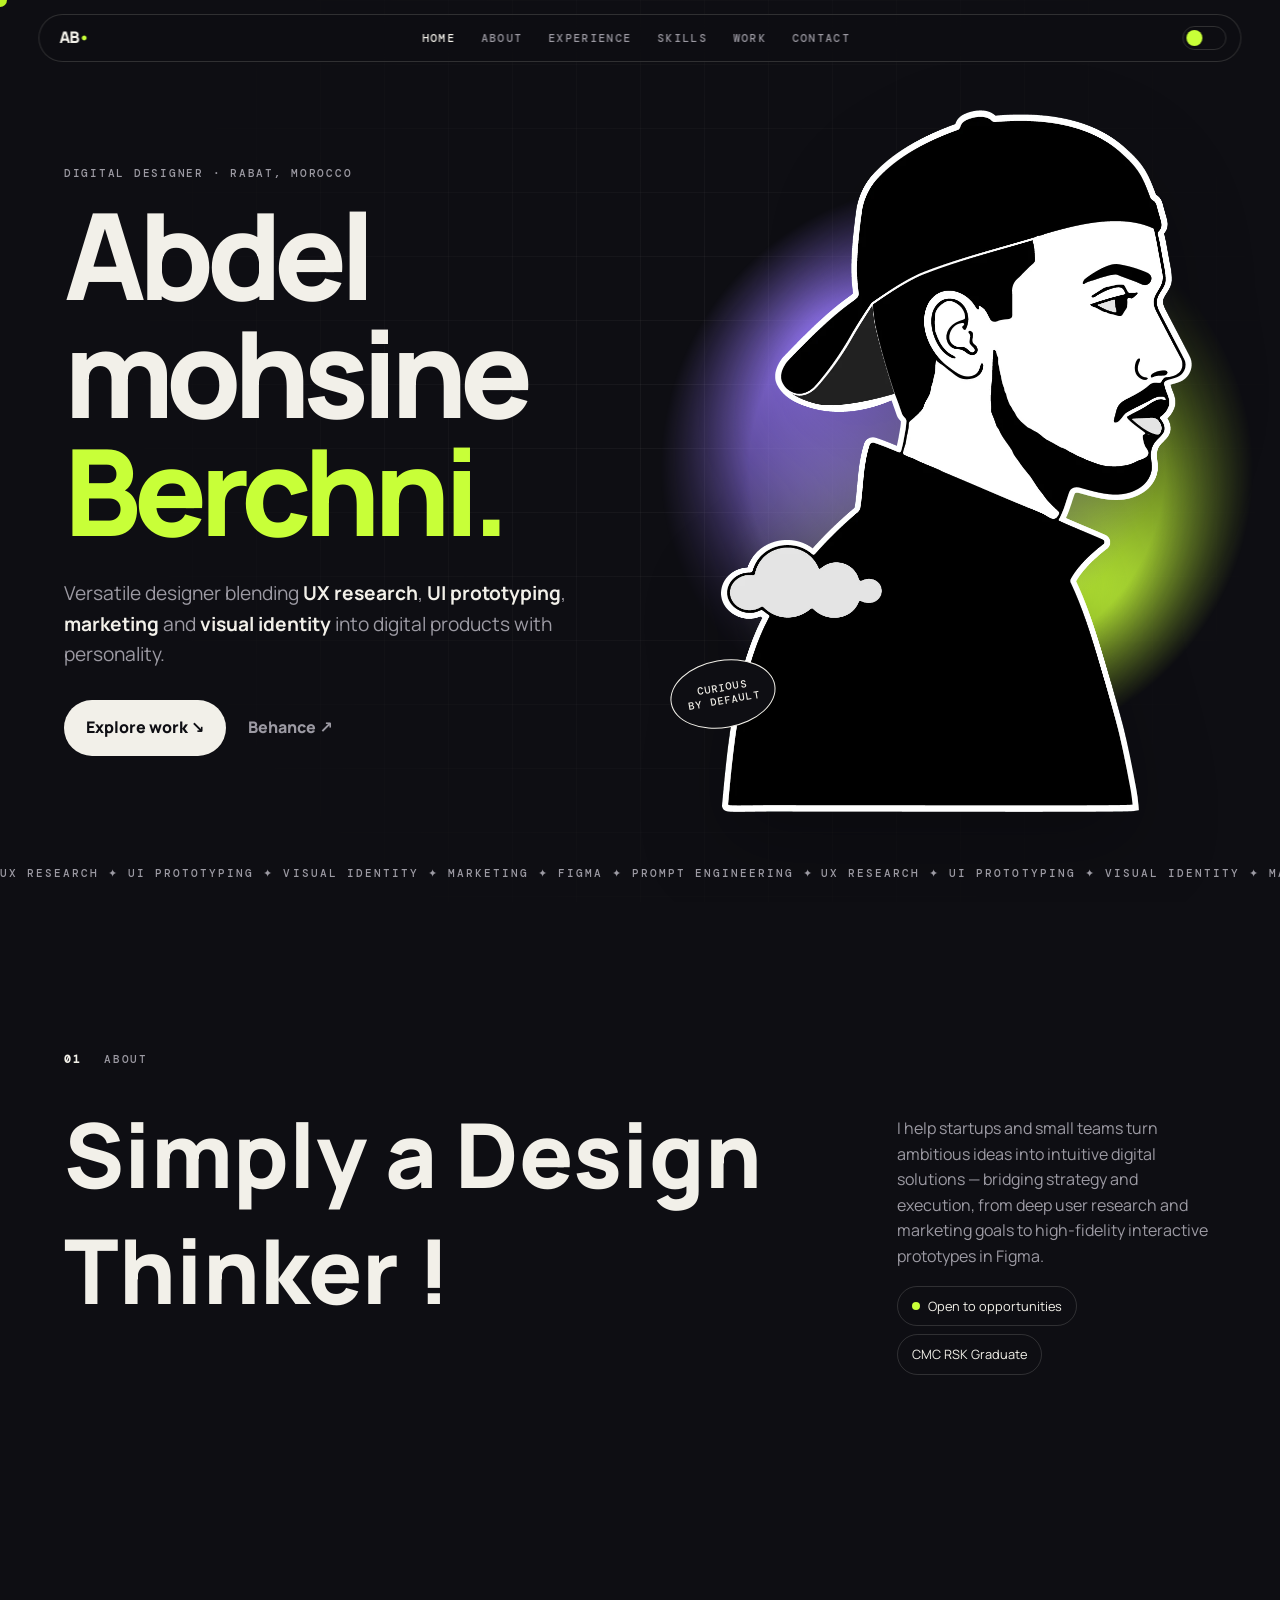
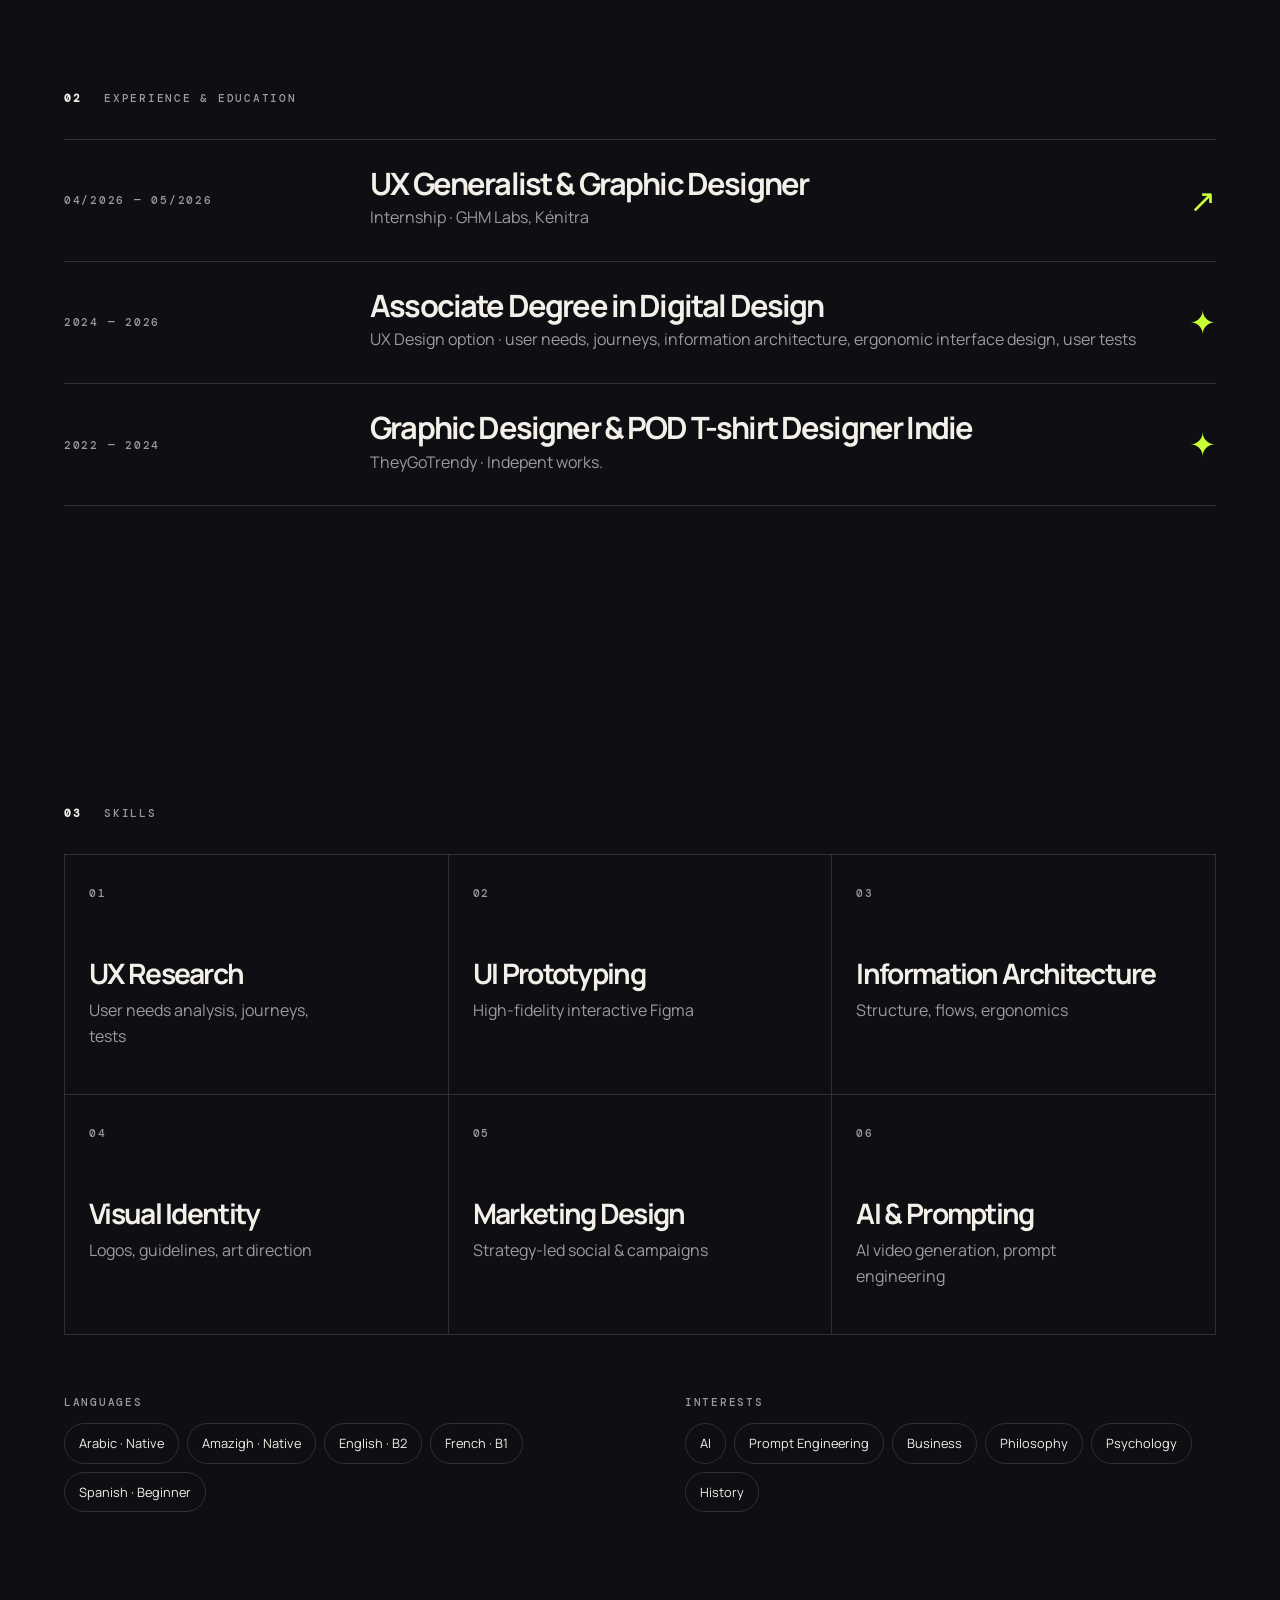
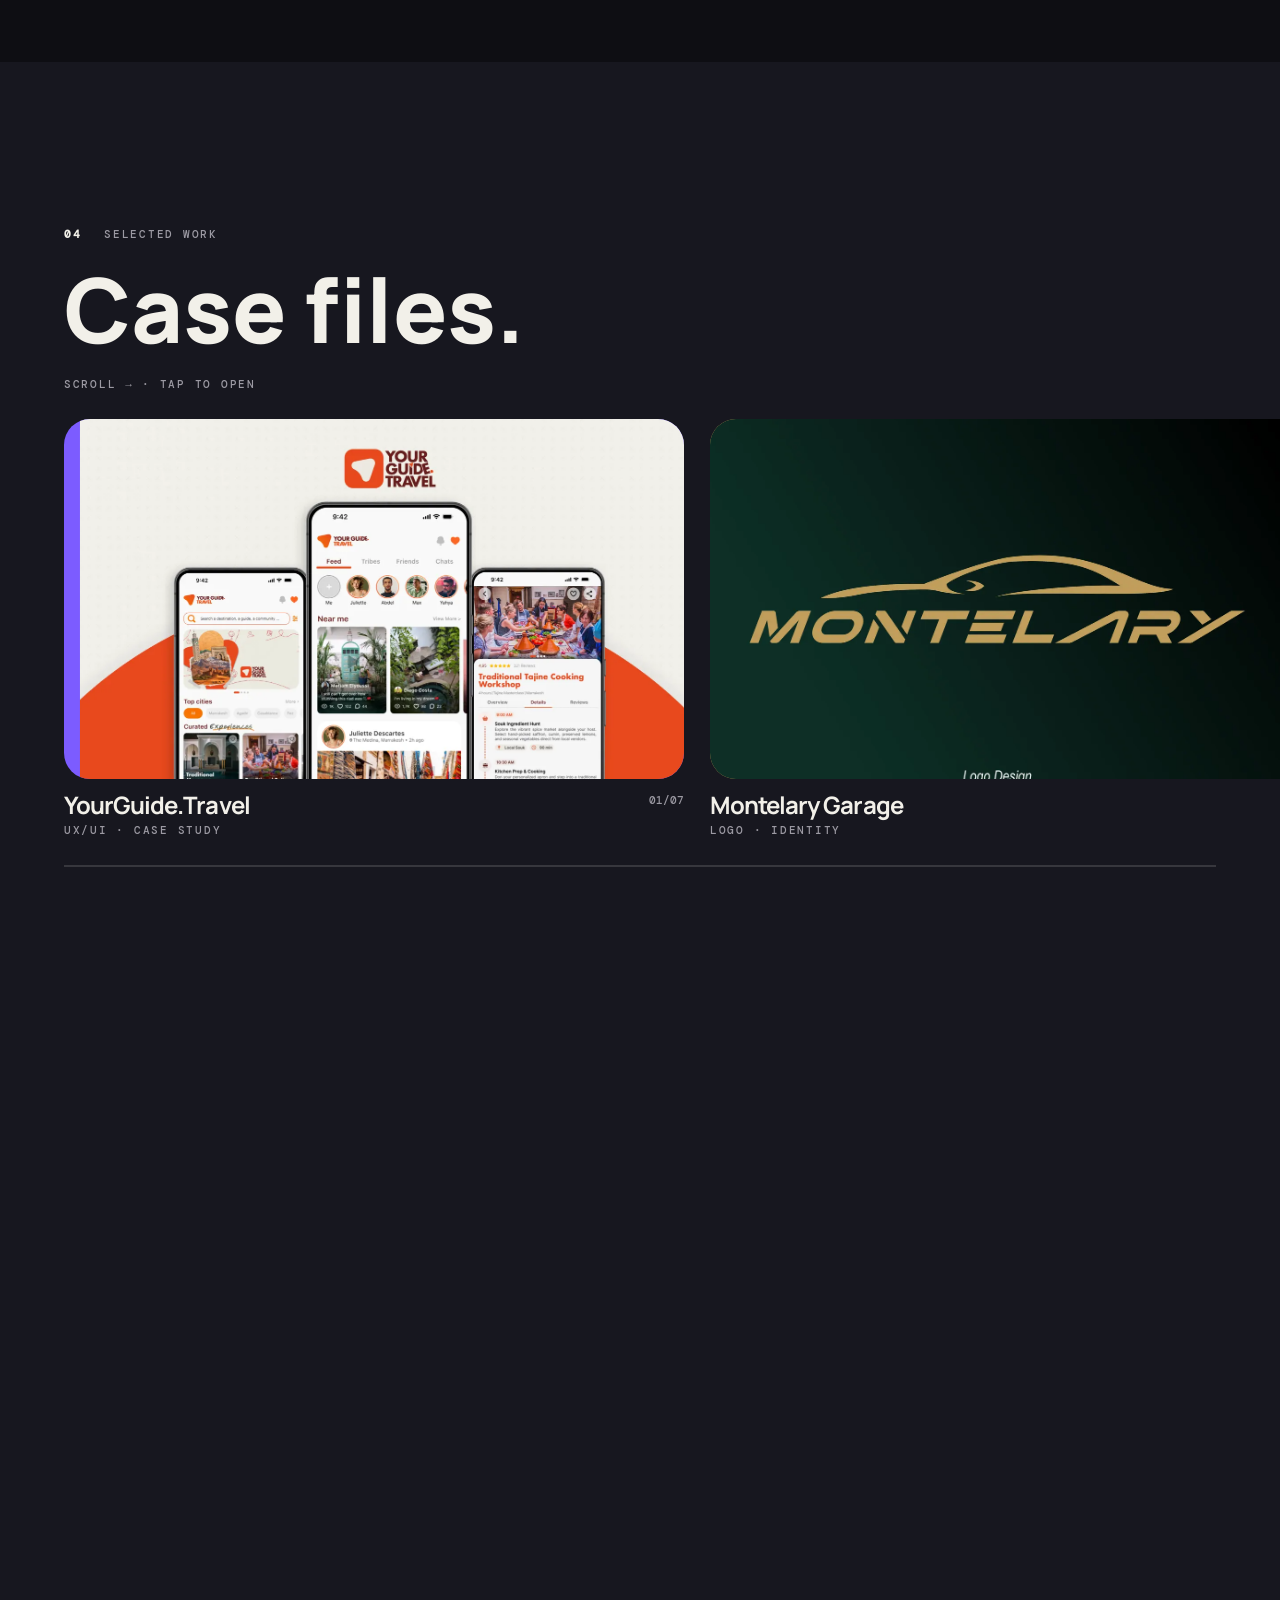
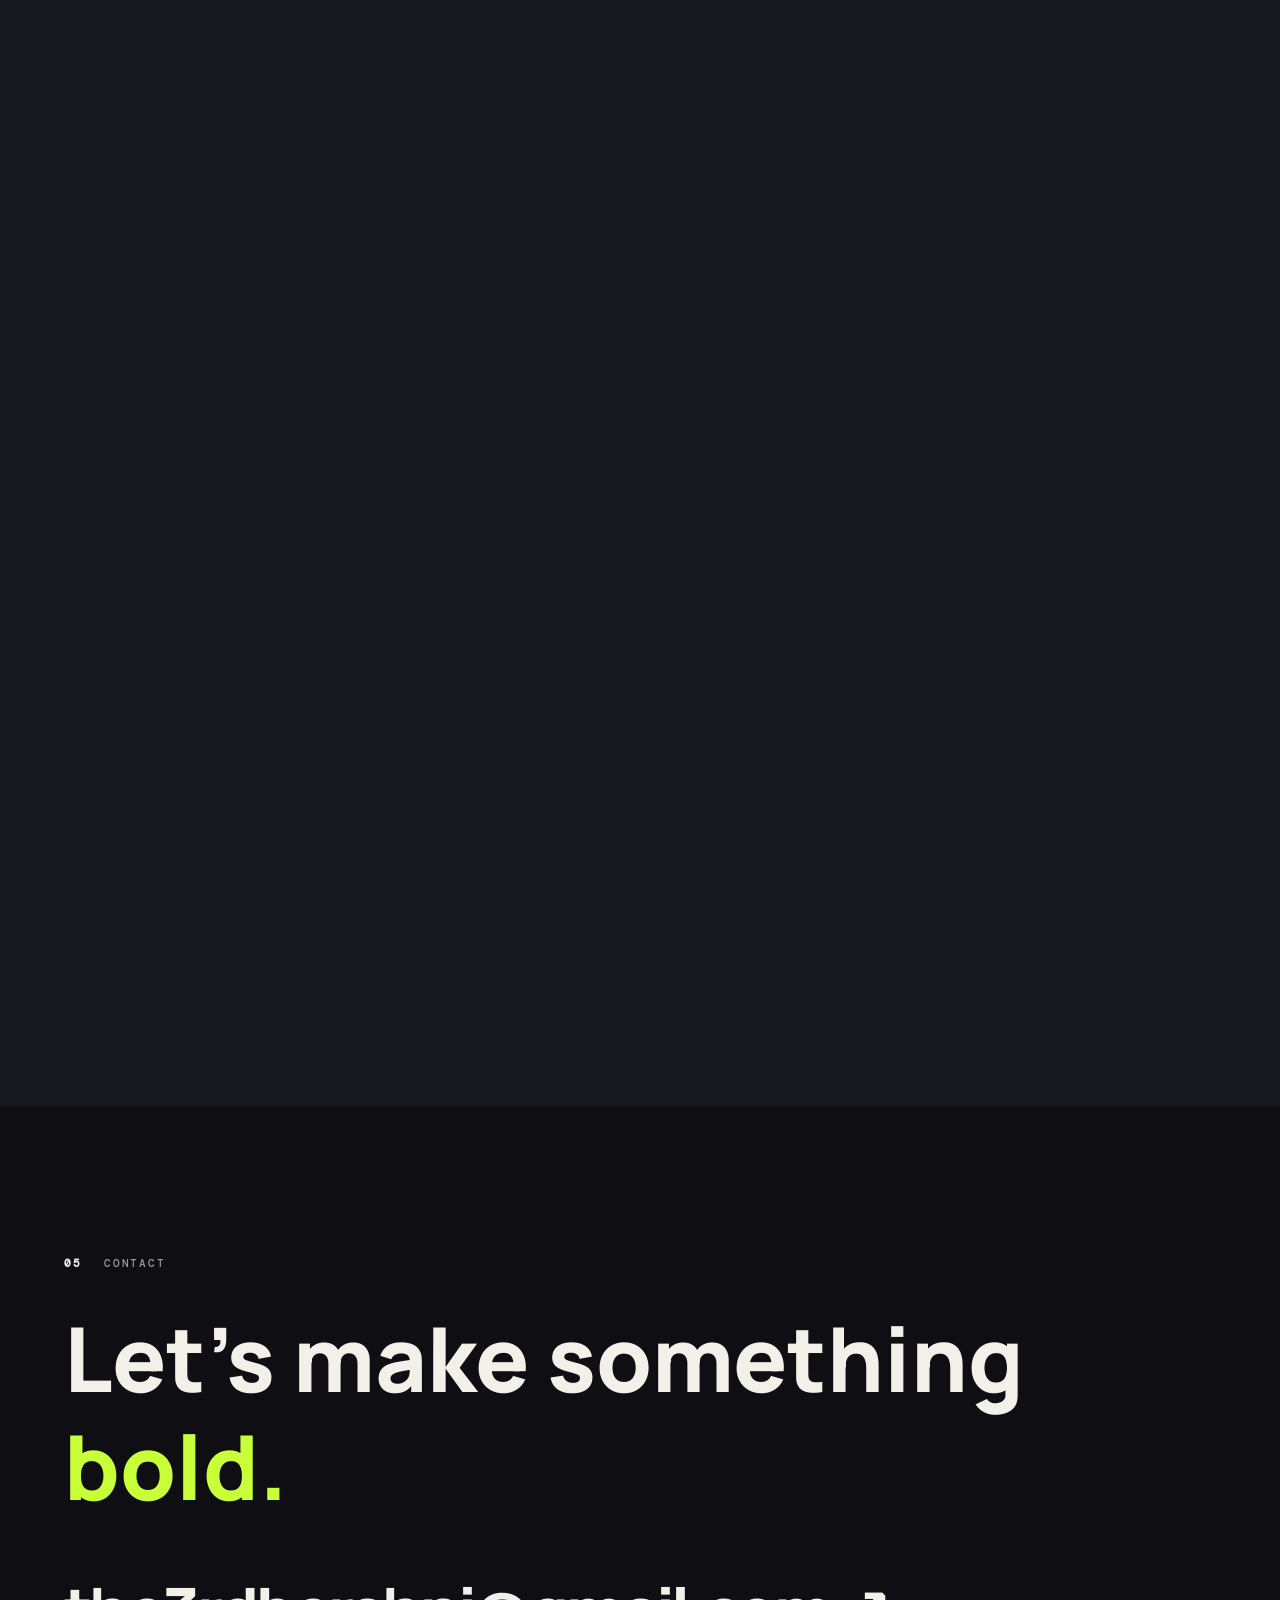
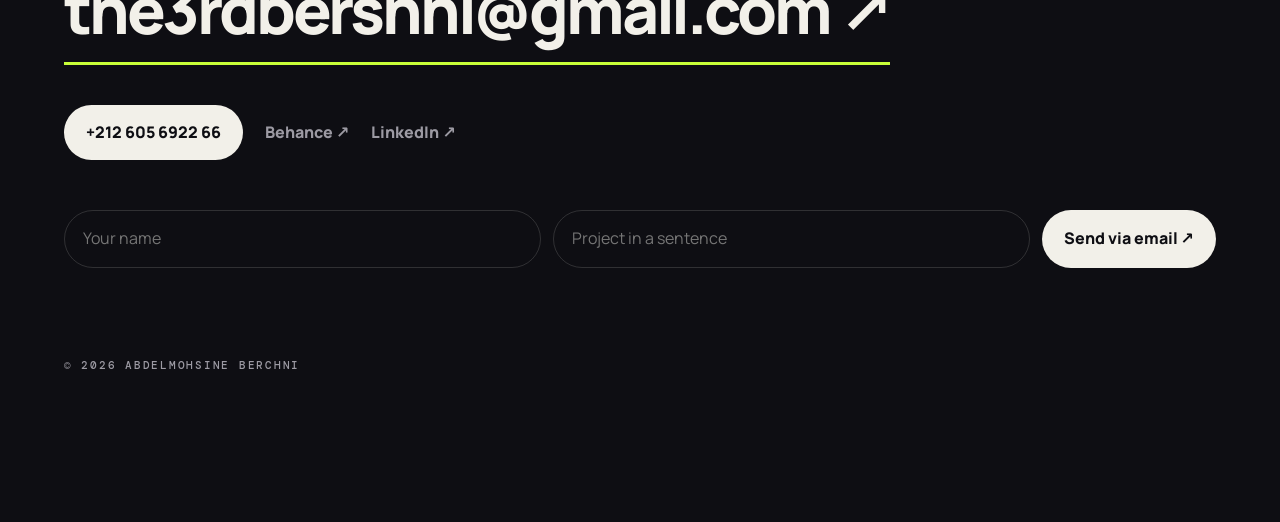
==== commit f3397222: "Fix theme script to default to dark mode" ====
--- a/index.html
+++ b/index.html
@@ -4,12 +4,13 @@
 <meta charset="UTF-8">
 <meta name="viewport" content="width=device-width, initial-scale=1, viewport-fit=cover">
 <title>Abdelmohsine Berchni — Digital Designer</title>
+<meta name="google-site-verification" content="RUH5QSDO039Ayk-jvQRTazcboufBefTNVR_I5oU-oLw" />
 <meta name="description" content="Abdelmohsine Berchni — Versatile Digital Designer: UX Research, UI Prototyping, Marketing and Visual Identity.">
 <meta name="theme-color" content="#0e0e13">
 <link rel="icon" href="data:image/svg+xml,%3Csvg xmlns='http://www.w3.org/2000/svg' viewBox='0 0 32 32'%3E%3Crect width='32' height='32' rx='9' fill='%23c8ff38'/%3E%3Ctext x='16' y='22' font-size='16' font-weight='800' text-anchor='middle' font-family='sans-serif'%3EAB%3C/text%3E%3C/svg%3E">
 <link rel="preconnect" href="https://fonts.googleapis.com"><link rel="preconnect" href="https://fonts.gstatic.com" crossorigin>
 <link href="https://fonts.googleapis.com/css2?family=DM+Mono:wght@400;500&family=Manrope:wght@400;600;800&display=swap" rel="stylesheet">
-<script>document.documentElement.dataset.theme=localStorage.getItem('theme')||(matchMedia('(prefers-color-scheme: light)').matches?'light':'dark')</script>
+<script>document.documentElement.dataset.theme=localStorage.getItem('theme')||'dark'</script>
 <link rel="stylesheet" href="css/styles.css">
 </head>
 <body>
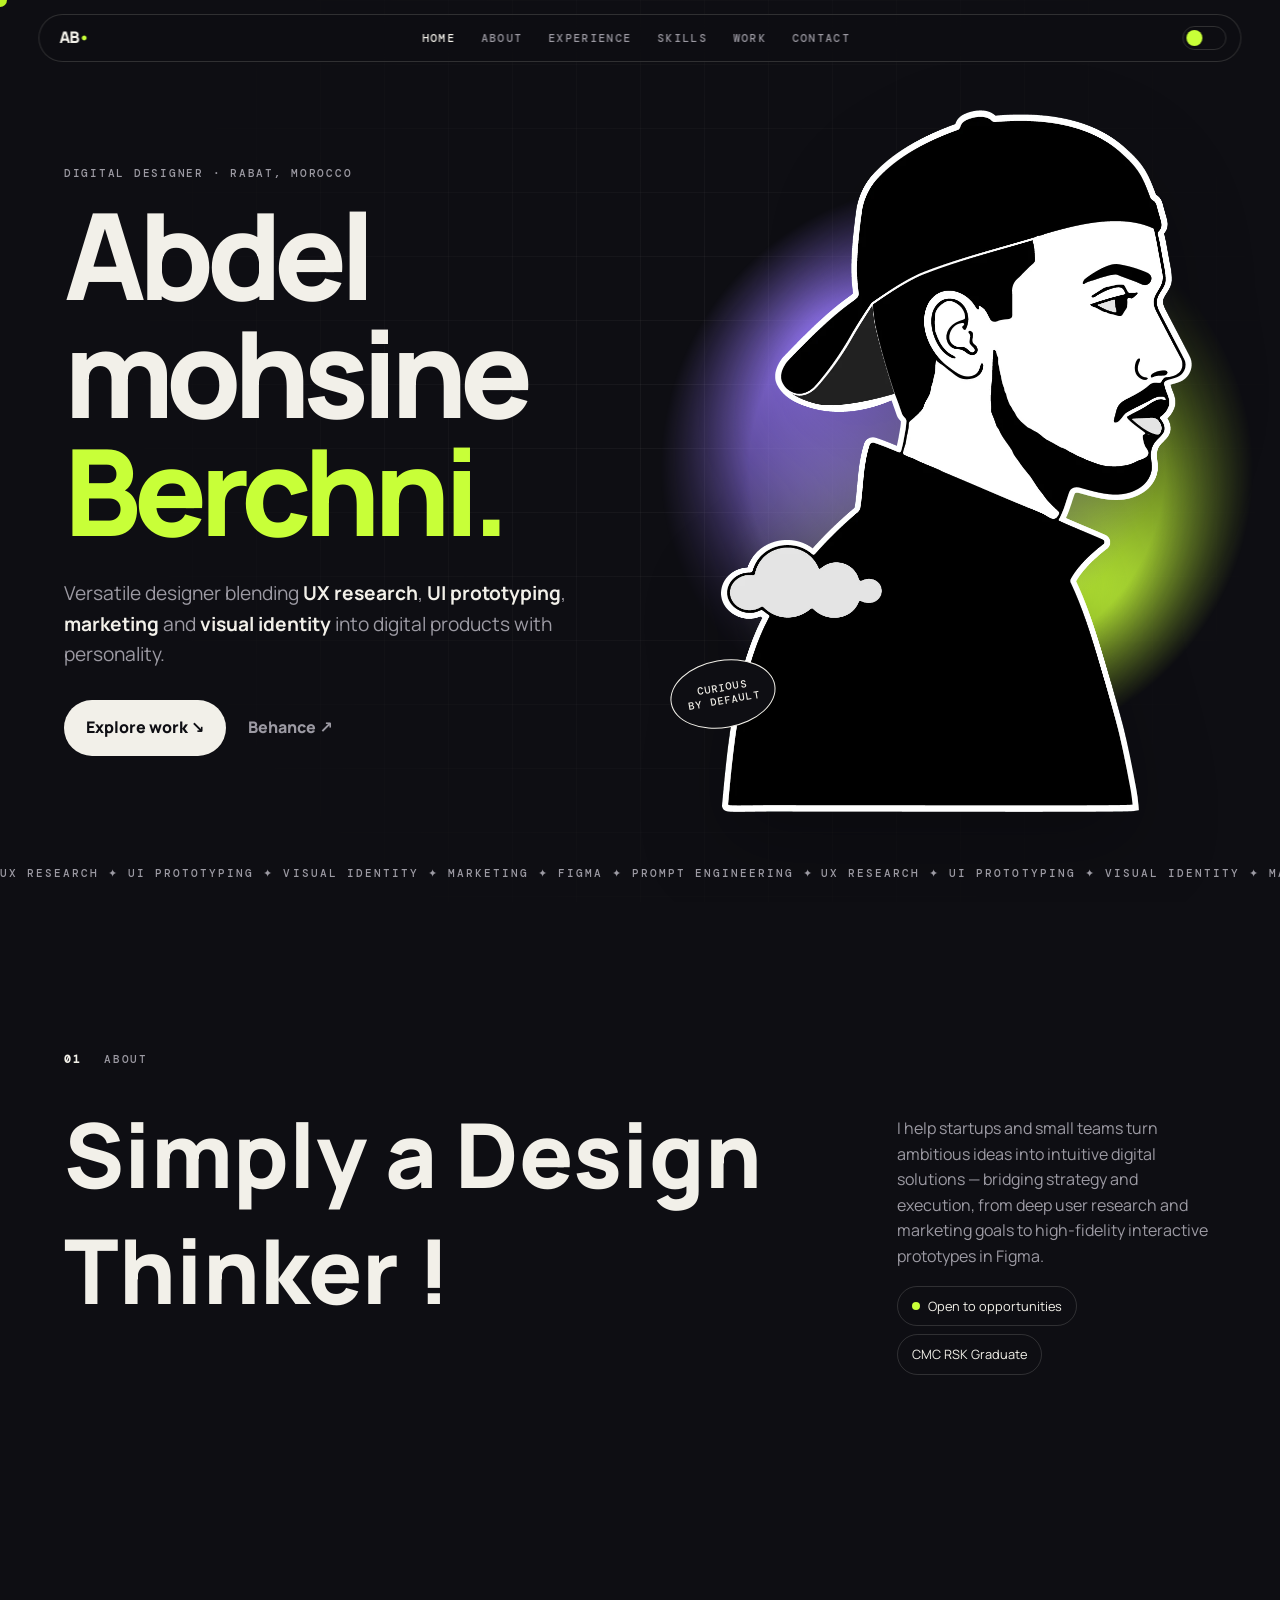
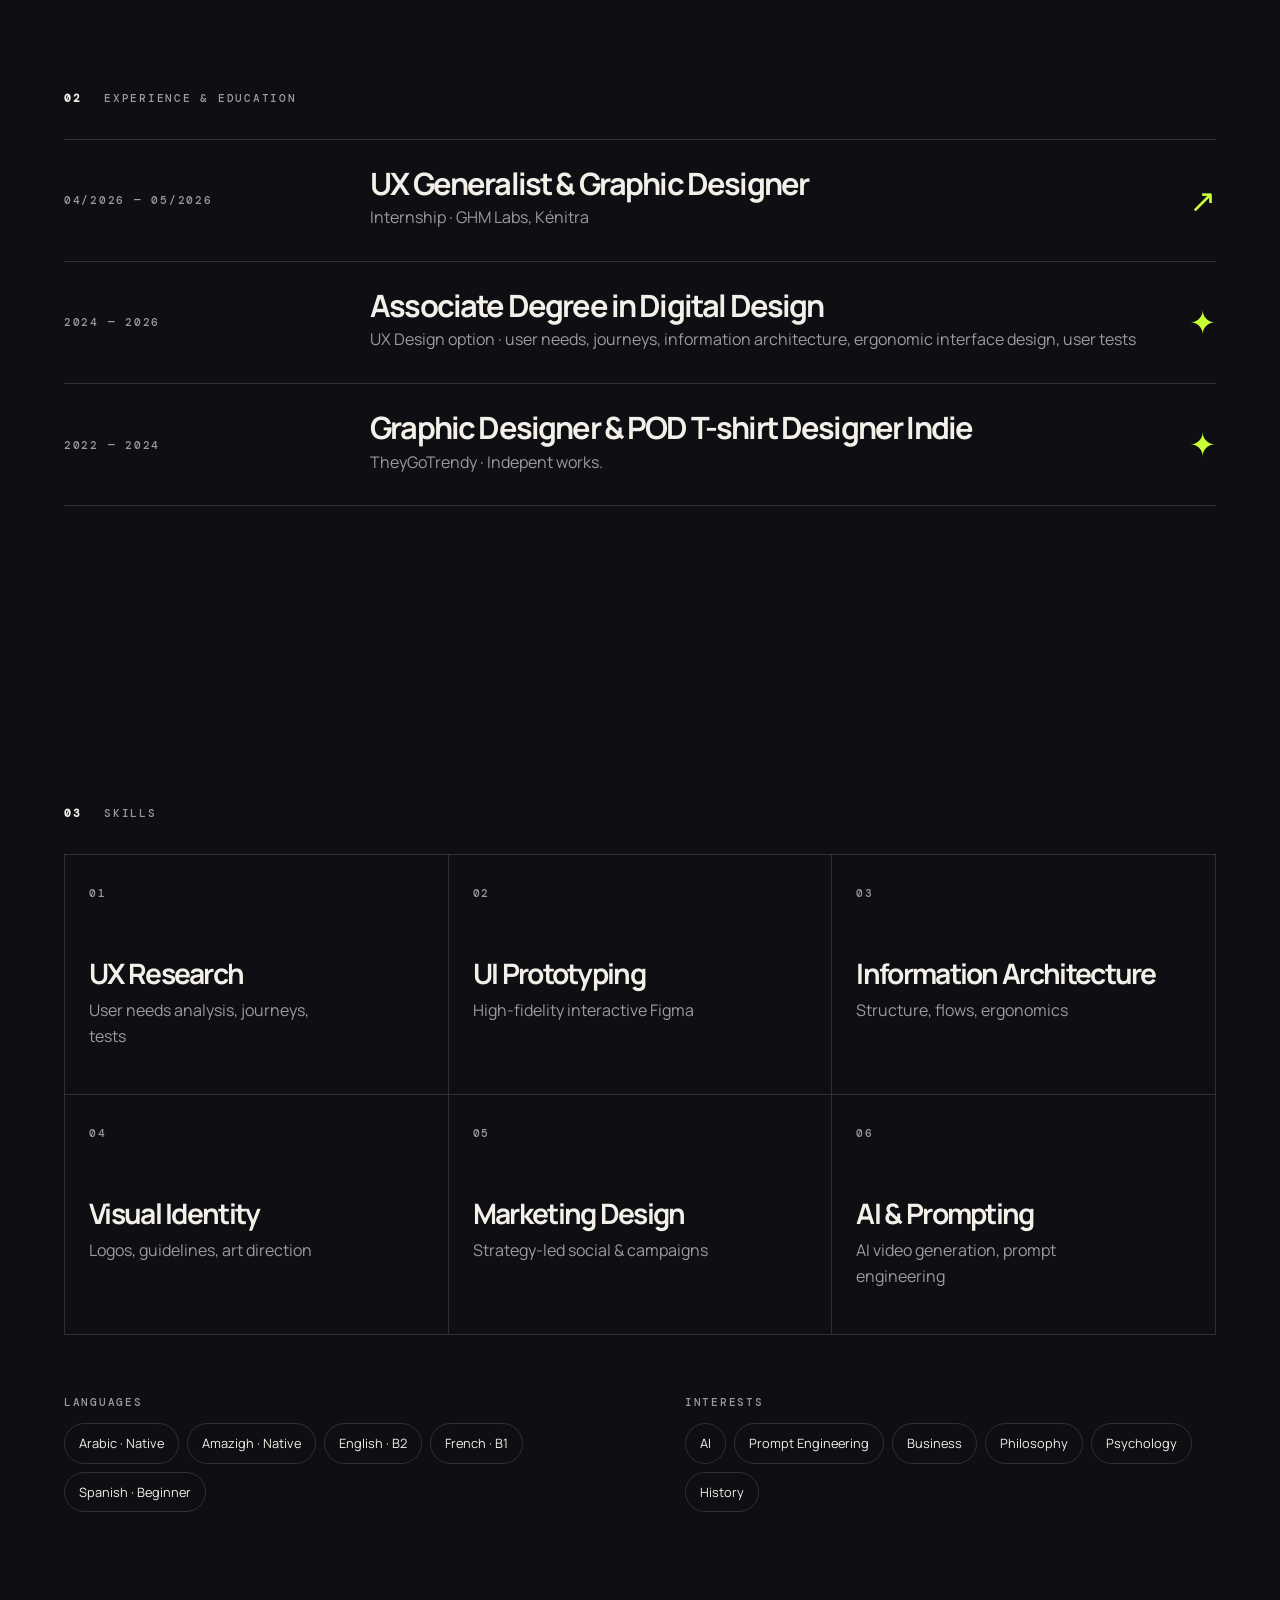
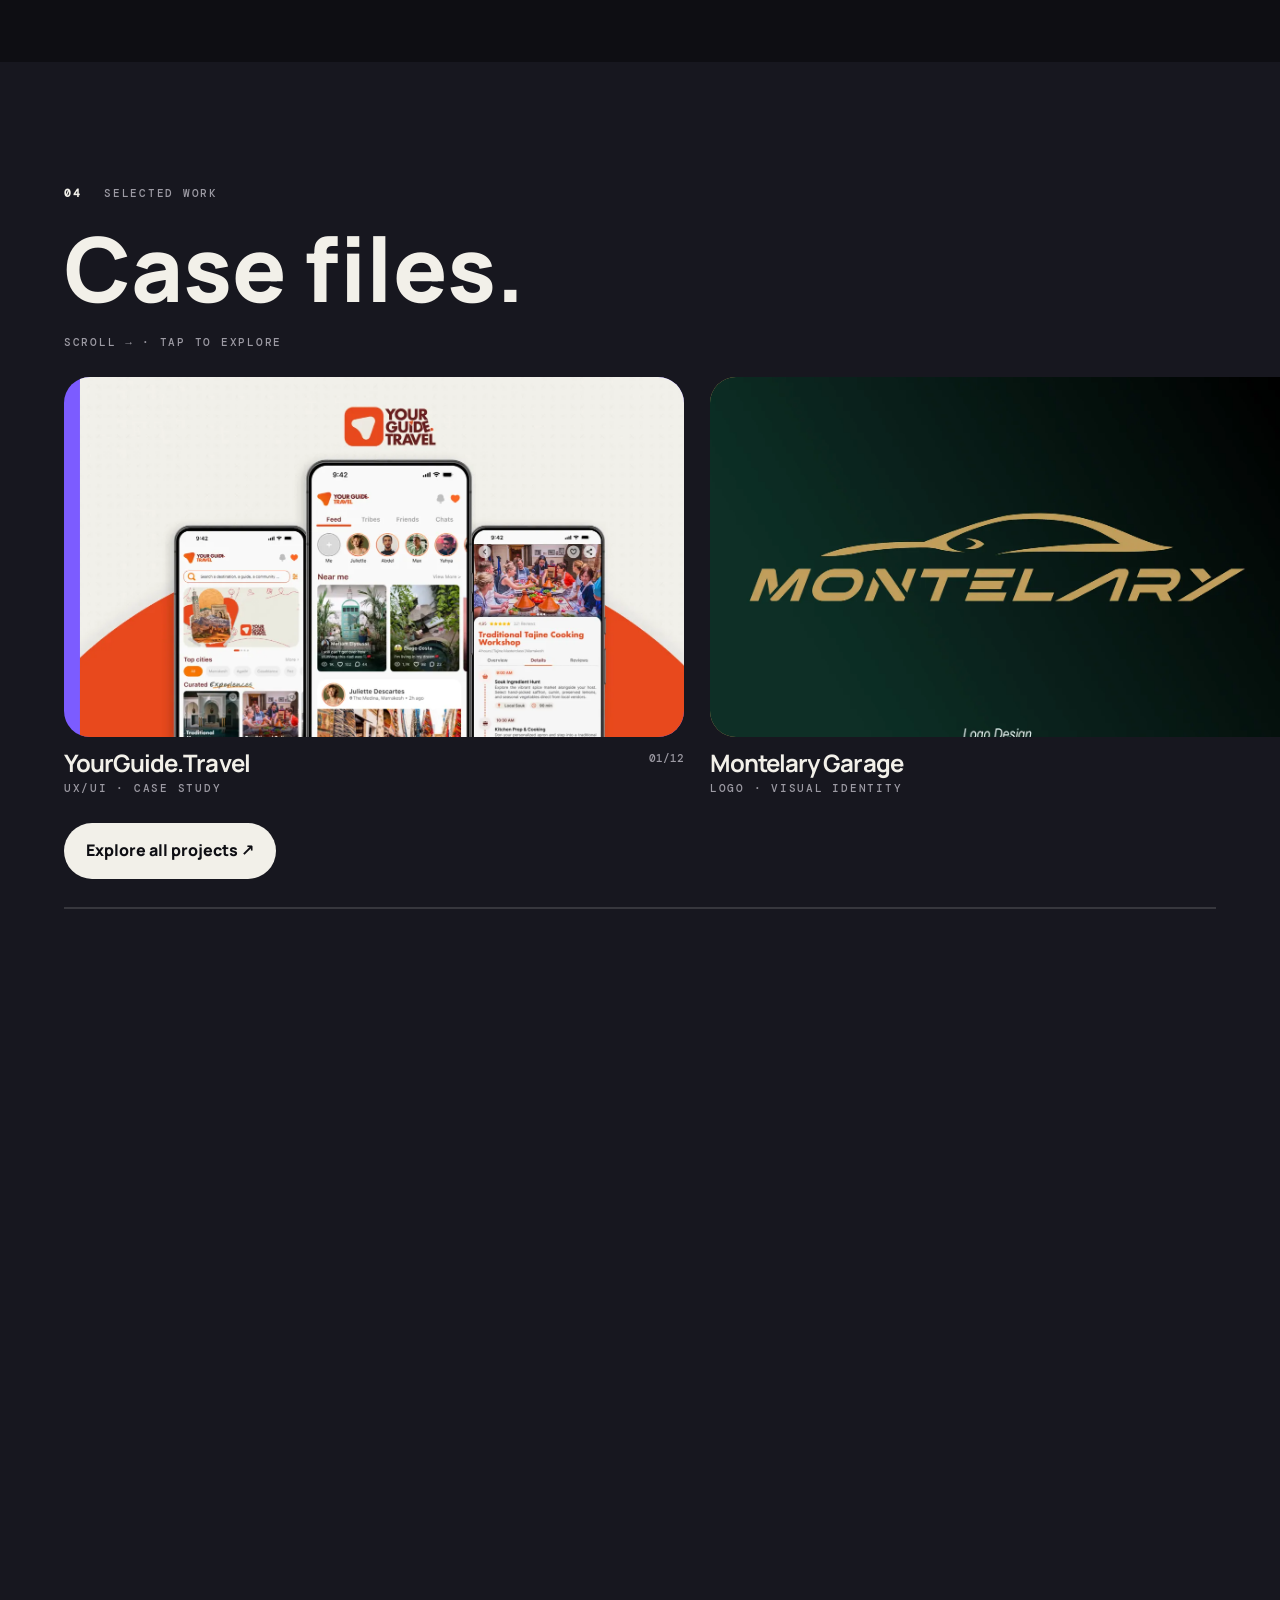
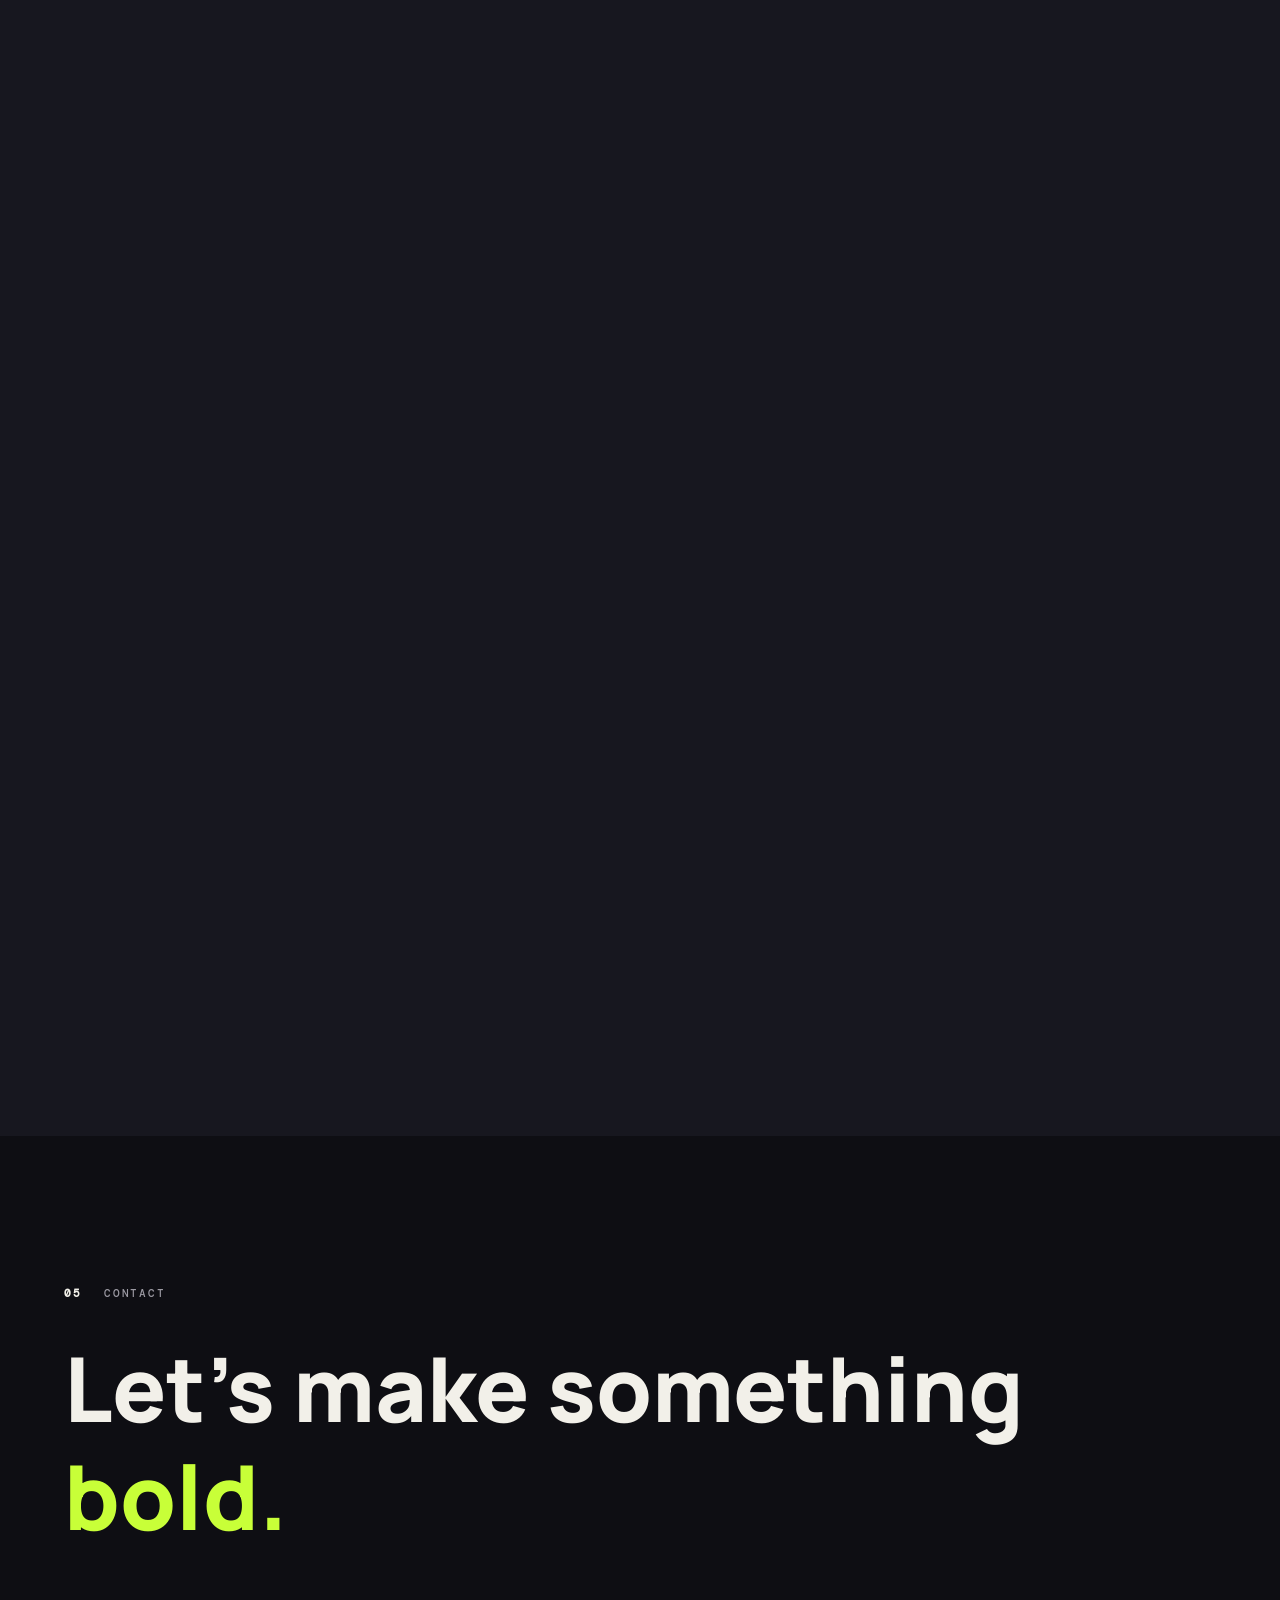
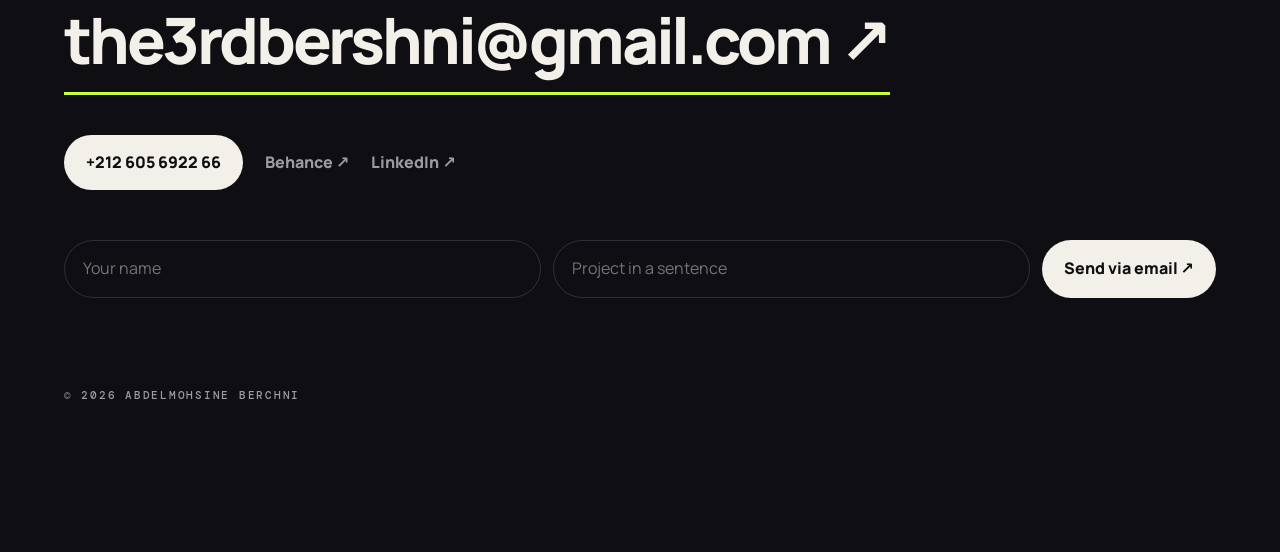
==== commit 466c91b6: "Add files via upload" ====
--- a/index.html
+++ b/index.html
@@ -10,12 +10,11 @@
 <link rel="icon" href="data:image/svg+xml,%3Csvg xmlns='http://www.w3.org/2000/svg' viewBox='0 0 32 32'%3E%3Crect width='32' height='32' rx='9' fill='%23c8ff38'/%3E%3Ctext x='16' y='22' font-size='16' font-weight='800' text-anchor='middle' font-family='sans-serif'%3EAB%3C/text%3E%3C/svg%3E">
 <link rel="preconnect" href="https://fonts.googleapis.com"><link rel="preconnect" href="https://fonts.gstatic.com" crossorigin>
 <link href="https://fonts.googleapis.com/css2?family=DM+Mono:wght@400;500&family=Manrope:wght@400;600;800&display=swap" rel="stylesheet">
-<script>document.documentElement.dataset.theme=localStorage.getItem('theme')||'dark'</script>
+<script>try{document.documentElement.dataset.theme=localStorage.getItem('theme')||'dark'}catch(e){document.documentElement.dataset.theme='dark'}</script>
 <link rel="stylesheet" href="css/styles.css">
 </head>
 <body>
-<div class="cur" id="cur"><span id="curT"></span></div>
-
+<div class="cur" id="cur" aria-hidden="true"><span id="curT"></span></div>
 <header class="nav">
   <a href="#top" class="brand">AB<i>•</i></a>
   <nav id="nav"><a href="#top">Home</a><a href="#about">About</a><a href="#experience">Experience</a><a href="#skills">Skills</a><a href="#work">Work</a><a href="#contact">Contact</a></nav>
@@ -70,8 +69,9 @@
 
 <section id="work" class="hs">
   <div class="stick">
-    <div class="wk-head pad"><p class="mono idx"><b>04</b> Selected Work</p><h2 class="big">Case files.</h2><p class="mono hint">Scroll → · Tap to open</p></div>
+    <div class="wk-head pad"><p class="mono idx"><b>04</b> Selected Work</p><h2 class="big">Case files.</h2><p class="mono hint">Scroll → · Tap to explore</p></div>
     <div class="track" id="track"></div>
+    <div class="work-more pad"><a class="btn" href="projects.html">Explore all projects ↗</a></div>
     <div class="prog"><i id="prog"></i></div>
   </div>
 </section>
@@ -86,13 +86,6 @@
 </section>
 </main>
 
-<div class="modal" id="modal" aria-hidden="true" role="dialog" aria-modal="true">
-  <div class="sheet">
-    <div class="grab"></div>
-    <div class="mbar"><strong id="mT"></strong><span><button id="mP" aria-label="Previous">←</button><button id="mN" aria-label="Next">→</button><a id="mO" target="_blank" rel="noopener">Behance ↗</a><button id="mX" aria-label="Close">✕</button></span></div>
-    <div class="frame"><p class="mono" id="mL">Loading project…</p><iframe id="fr" title="Behance project" allowfullscreen allow="clipboard-write" loading="lazy" referrerpolicy="strict-origin-when-cross-origin"></iframe></div>
-  </div>
-</div>
 <script src="js/projects.js"></script>
 <script src="js/main.js"></script>
 </body>
